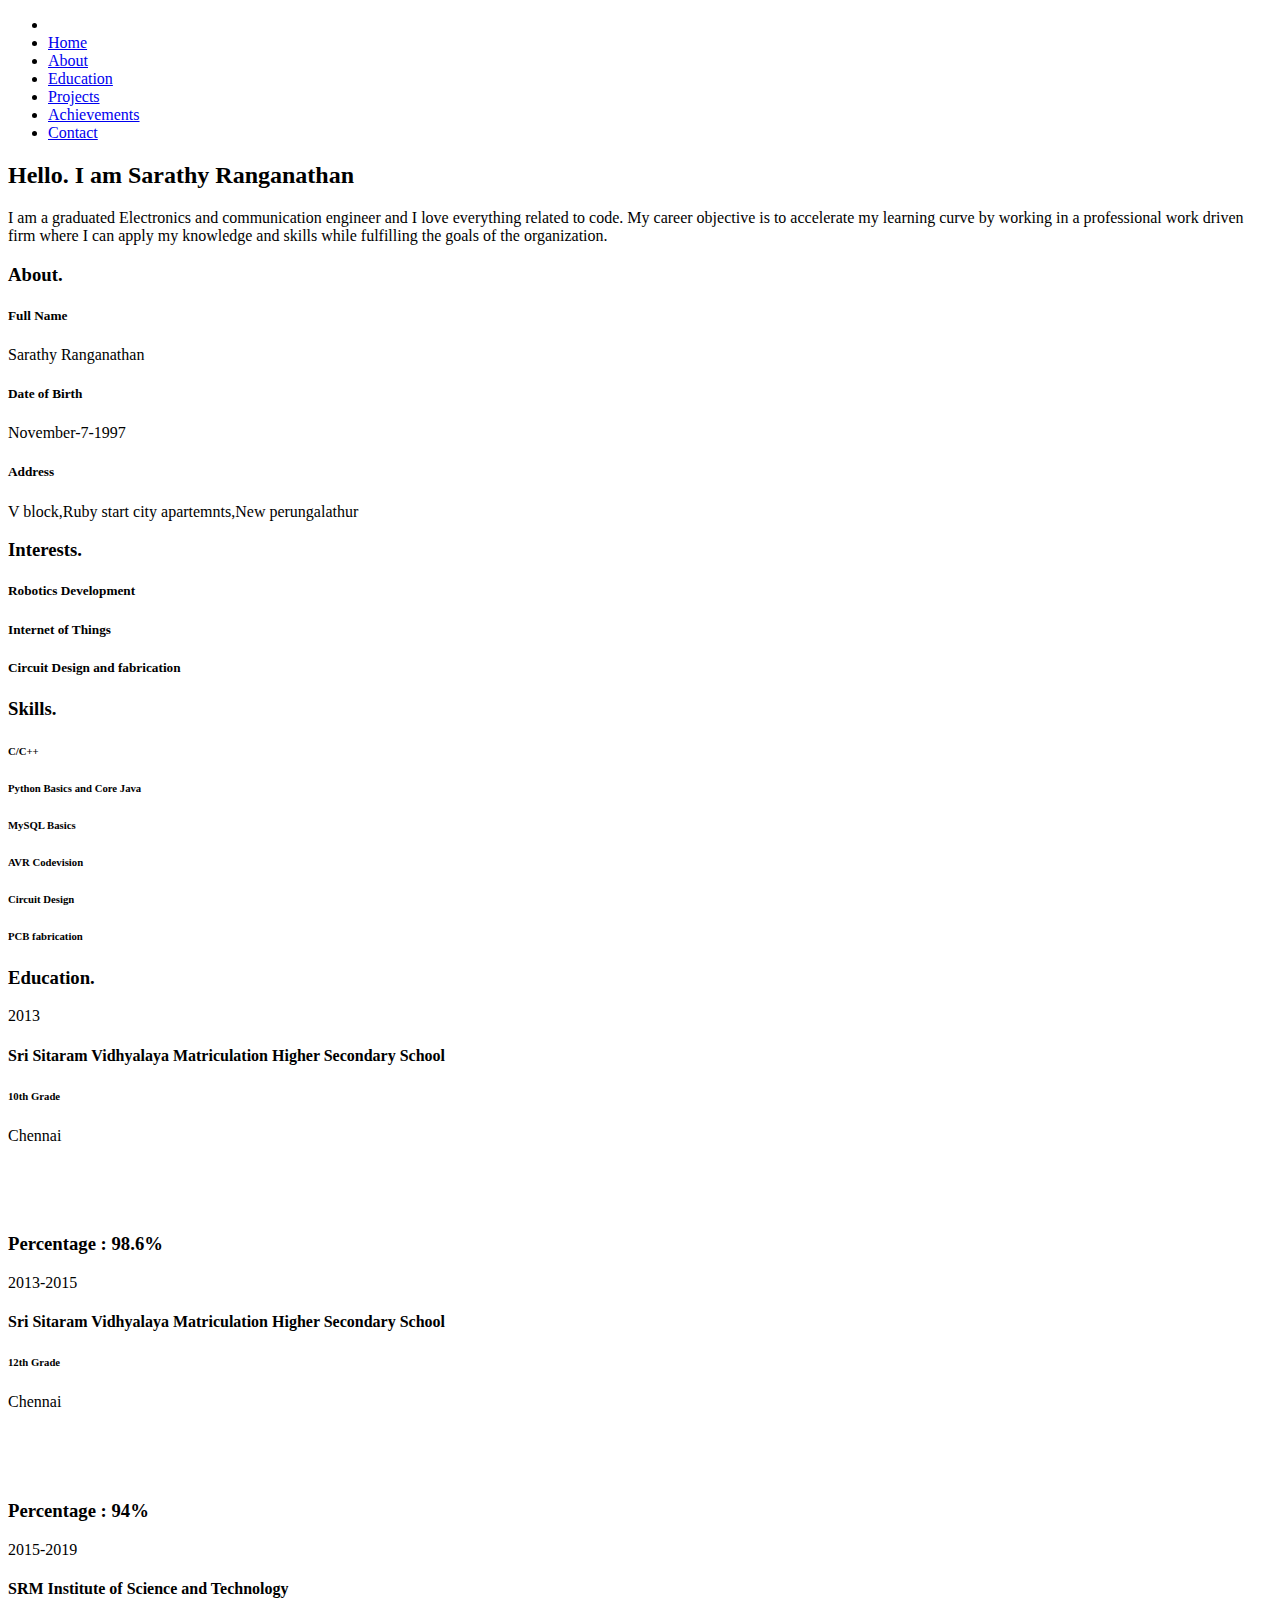
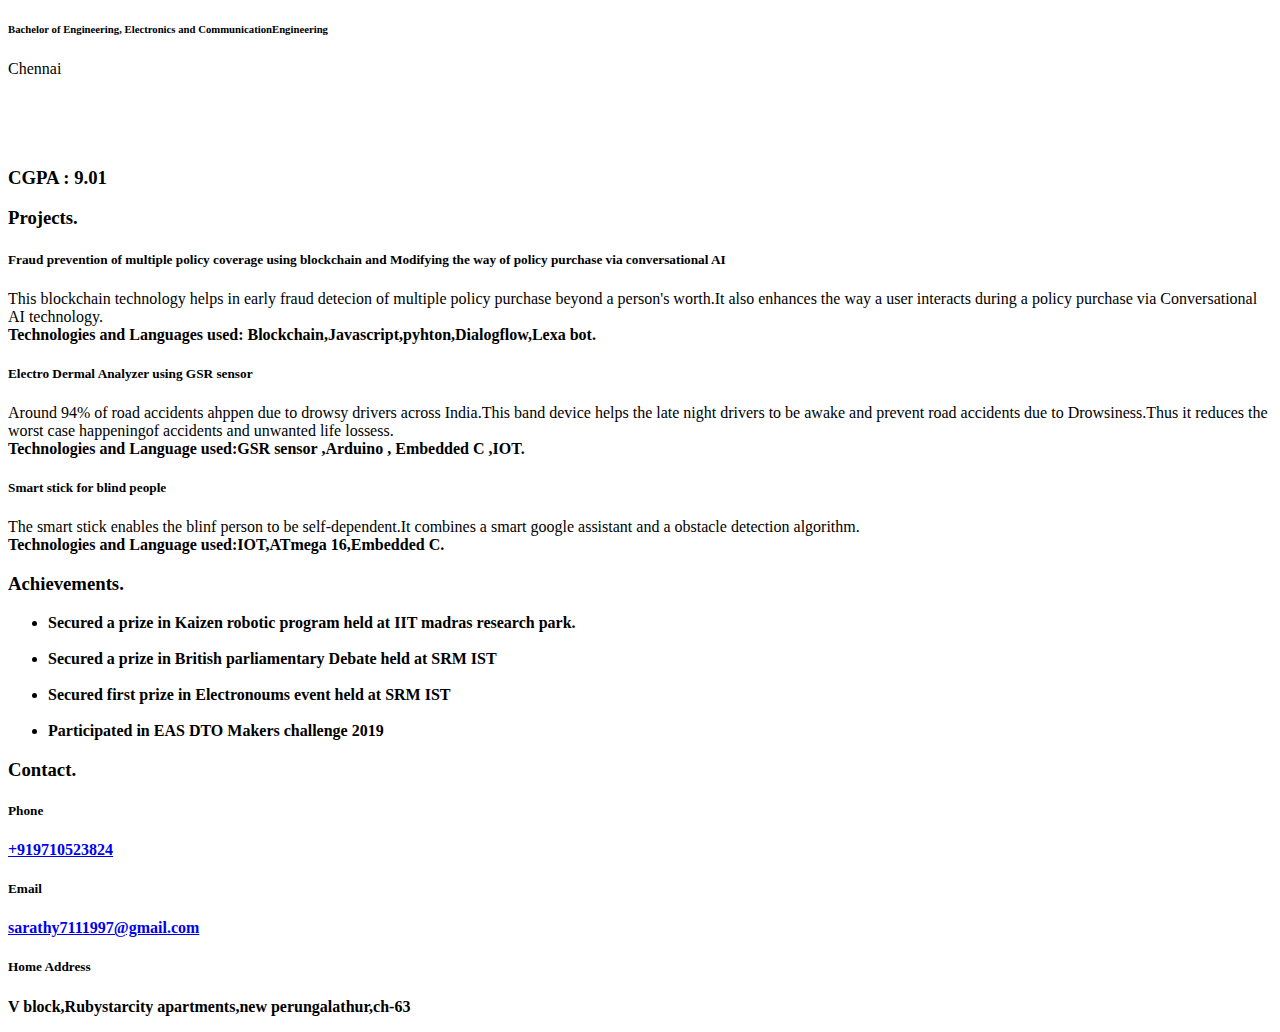
==== yu.html @ 99a102bf "Add files via upload" ====
<!DOCTYPE html>
<html lang="en">

<head>

<meta charset="utf-8">
<meta http-equiv="X-UA-Compatible" content="IE=edge">
<meta name="viewport" content="width=device-width, initial-scale=1">
<meta name="description" content="My Resume">

<!-- favicon -->
<link rel="icon" href="images/favicon.png">
<!-- page title -->
<title>My profile</title>
<!-- bootstrap css -->
<link href="css/bootstrap.min.css" rel="stylesheet">
<!-- css -->
<link href="css/style.css" rel="stylesheet">
<link href="css/animate.css" rel="stylesheet">
<link href="css/owl.carousel.css" rel="stylesheet">
<link href="css/owl.theme.css" rel="stylesheet">
<!-- fonts -->
<link href="https://fonts.googleapis.com/css?family=Merriweather" rel="stylesheet">
<link href="https://fonts.googleapis.com/css?family=Open+Sans:400,700" rel="stylesheet">
<link href="css/font-awesome.min.css" rel="stylesheet" type="text/css">
<link href='fonts/FontAwesome.otf' rel='stylesheet' type='text/css'>
<link rel="stylesheet" href="css/linear-icons.css">

<!-- HTML5 shim and Respond.js for IE8 support of HTML5 elements and media queries -->
<!-- WARNING: Respond.js doesn't work if you view the page via file:// -->
<!--[if lt IE 9]>
    <script src="https://oss.maxcdn.com/html5shiv/3.7.2/html5shiv.min.js"></script>
    <script src="https://oss.maxcdn.com/respond/1.4.2/respond.min.js"></script>
<![endif]-->

</head>

<body class="main-demo">

<!-- wrapper -->
<div id="wrapper">

<!-- side navigation -->
<div id="sidebar-wrapper">
    <ul class="sidebar-nav">
        <li class="sidebar-brand">
            <a href="#"><img src="images/my-img.jpg" alt=""></a>
        </li>
        <li class="active">
            <a class="menu-item page-scroll" href="#home">Home</a>
        </li>
        <li>
            <a class="menu-item page-scroll" href="#about">About</a>
        </li>
        <li>
            <a class="menu-item page-scroll" href="#education">Education</a>
        </li>
        
        <li>
            <a class="menu-item page-scroll" href="#journal">Projects</a>
        </li>
        <li>
            <a class="menu-item page-scroll" href="#journal">Achievements</a>
        </li>
        <li>
            <a class="menu-item page-scroll" href="#contact">Contact</a>
        </li>
        
    </ul>
</div>
<!-- / side navigation -->


<!-- content -->
<div id="page-content-wrapper" class="header">
    <div class="container-fluid">
        <!-- header -->
        <div id="top" data-toggle="top"></div>
        <a href="#menu-toggle" id="menu-toggle"><i class="lnr lnr-menu"></i></a>
        <header id="home">
            <div class="header-content">
                <h2>Hello<span class="text-primary">.</span> I am <span class="text-primary">Sarathy Ranganathan</span></h2>
                
                <p>I am a graduated Electronics and communication engineer and I love everything related to code. My career objective is to accelerate my learning curve by working in a professional work driven firm where I can apply my knowledge and skills while fulfilling the goals of the organization.</p>
            </div>
        </header>
        <!-- / header -->

        <!-- about -->
        <section id="about">
            <div class="container">
                <div class="page-header space-left">
                    <h3>About<span class="text-primary">.</span></h3>
                </div>
                <div class="row">
                    <div class="col-md-4 feature-left space-bottom">
                        <div class="feature block">
                            <div class="feature-icon">
                                <i class="lnr lnr-user"></i>
                            </div>
                            <h5>Full Name</h5>
                        </div>
                        <p>Sarathy Ranganathan</p>
                      </div><!-- / feature -->

                      <div class="col-md-4 feature-left space-bottom">
                        <div class="feature block">
                            <div class="feature-icon">
                                <i class="lnr lnr-calendar-full"></i>
                            </div>
                            <h5>Date of Birth</h5>
                        </div>
                        <p>November-7-1997</p>
                      </div><!-- / feature -->

                      <div class="col-md-4 feature-left space-bottom">
                        <div class="feature block">
                            <div class="feature-icon">
                                <i class="lnr lnr-map-marker"></i>
                            </div>
                            <h5>Address</h5>
                        </div>
                        <p>V block,Ruby start city apartemnts,New perungalathur</p>
                      </div><!-- / feature -->

                </div><!-- / row -->
                <!-- / features -->

                <!-- awards -->
                <div class="page-header space-left">
                    <h3>Interests<span class="text-primary">.</span></h3>
                </div>
                <div class="row">
                    <div class="col-md-4">
                        <div class="award">
                            <h5 class="text-primary">Robotics Development</h5>
                            
                        </div>
                    </div><!-- / award -->

                    <div class="col-md-4">
                        <div class="award">
                            <h5 class="text-primary">Internet of Things</h5>
                            
                        </div>
                    </div><!-- / award -->

                    <div class="col-md-4">
                        <div class="award">
                            <h5 class="text-primary">Circuit Design and fabrication</h5>
                            
                        </div>
                    </div><!-- / award -->
                </div><!-- / row -->
                <!-- / awards -->

                <!-- facts -->
                
                <!-- / facts -->

                <!-- skills -->
                <div id="skills">
                    <div class="page-header space-left">
                        <h3>Skills<span class="text-primary">.</span></h3>
                    </div>
                    <div class="row">
                        <!-- progress-bars left -->
                        <div class="col-sm-6">
                            <h6 class="progress-title">C/C++</h6>
                            <div class="progress">
                                <div class="progress-bar progress-bar-primary animated fadeInLeft" role="progressbar" aria-valuenow="90" aria-valuemin="0" aria-valuemax="100" style="width: 90%">
                                </div>
                            </div><!-- / progress -->

                            <h6 class="progress-title">Python Basics and Core Java</h6>
                            <div class="progress">
                                <div class="progress-bar progress-bar-primary animated fadeInLeft" role="progressbar" aria-valuenow="85" aria-valuemin="0" aria-valuemax="100" style="width: 85%">
                                </div>
                            </div><!-- / progress -->

                            <h6 class="progress-title"></h6>
                            <div class="progress">
                                <div class="progress-bar progress-bar-primary animated fadeInLeft" role="progressbar" aria-valuenow="85" aria-valuemin="0" aria-valuemax="100" style="width: 85%">
                                </div>
                            </div><!-- / progress -->
                            <h6 class="progress-title">MySQL Basics</h6>
                            <div class="progress">
                                <div class="progress-bar progress-bar-primary animated fadeInLeft" role="progressbar" aria-valuenow="85" aria-valuemin="0" aria-valuemax="100" style="width: 85%">
                                </div>
                            </div><!-- / progress -->
                        </div>
                        <!-- / progress-bars left -->

                        <!-- progress-bars right -->
                        <div class="col-sm-6">
                            <h6 class="progress-title">AVR Codevision</h6>
                            <div class="progress">
                                <div class="progress-bar progress-bar-primary animated fadeInLeft" role="progressbar" aria-valuenow="70" aria-valuemin="0" aria-valuemax="100" style="width: 70%">
                                </div>
                            </div><!-- / progress -->

                            <h6 class="progress-title">Circuit Design</h6>
                            <div class="progress">
                                <div class="progress-bar progress-bar-primary animated fadeInLeft" role="progressbar" aria-valuenow="70" aria-valuemin="0" aria-valuemax="100" style="width: 70%">
                                </div>
                            </div><!-- / progress -->

                            <h6 class="progress-title">PCB fabrication</h6>
                            <div class="progress">
                                <div class="progress-bar progress-bar-primary animated fadeInLeft" role="progressbar" aria-valuenow="85" aria-valuemin="0" aria-valuemax="100" style="width: 85%">
                                </div>
                            </div>
                            <h6 class="progress-title"></h6>
                            <div class="progress">
                                <div class="progress-bar progress-bar-primary animated fadeInLeft" role="progressbar" aria-valuenow="60" aria-valuemin="0" aria-valuemax="100" style="width: 60%">
                                </div>
                            </div><!-- / progress -->
                        </div>
                        <!-- / progress-bars right -->
                    </div><!-- / row -->
                </div>
                <!-- / skills -->
            </div><!-- / container -->
        </section>
        <!-- / about -->

        <!-- education -->
        <section id="education">
            <div class="container">
                <div class="page-header">
                    <h3>Education<span class="text-primary">.</span></h3>
                </div>
                <div class="timeline  border-color">

                    <div class="timeline-item">
                        <div class="timeline-point  off-timeline-point  point-color"></div>
                        <div class="row">
                            <div class="col-md-3 timeline-info">
                                <p class="timeline-date">2013</p>
                                <h4 class="timeline-com">Sri Sitaram Vidhyalaya Matriculation Higher Secondary School</h4>
                                <h6 class="timeline-role">10th Grade</h6>
                                <p class="timeline-location">Chennai</p>
                            </div><!-- / timeline-info -->
                            <div class="col-md-9 timeline-details">
                                <p><br><br><br>
                                <h3>Percentage : 98.6%</h3>
                                </p>
                            </div><!-- / timeline-details -->
                        </div><!-- / row -->
                    </div><!-- / timeline-item -->

                    <div class="timeline-item">
                        <div class="timeline-point  off-timeline-point  point-color"></div>
                        <div class="row">
                            <div class="col-md-3 timeline-info">
                                <p class="timeline-date">2013-2015</p>
                                <h4 class="timeline-com">Sri Sitaram Vidhyalaya Matriculation Higher Secondary School</h4>
                                <h6 class="timeline-role">12th Grade</h6>
                                <p class="timeline-location">Chennai</p>
                            </div><!-- / timeline-info -->
                            <div class="col-md-9 timeline-details">
                                <p><br><br><br>
                                    <h3>Percentage : 94%</h3>
                                </p>
                            </div><!-- / timeline-details -->
                        </div><!-- / row -->
                    </div><!-- / timeline-item -->

                    <div class="timeline-item">
                        <div class="timeline-point  off-timeline-point  point-color"></div>
                        <div class="row">
                            <div class="col-md-3 timeline-info">
                                <p class="timeline-date">2015-2019</p>
                                <h4 class="timeline-com">SRM Institute of Science and Technology</h4>
                                <h6 class="timeline-role">Bachelor of Engineering, Electronics and CommunicationEngineering</h6>
                                <p class="timeline-location">Chennai</p>
                            </div><!-- / timeline-info -->
                            <div class="col-md-9 timeline-details">
                                <p><br><br><br>
                                    <h3>CGPA : 9.01</h3>
                                </p>
                            </div><!-- / timeline-details -->
                        </div><!-- / row -->
                    </div><!-- / timeline-item -->

                </div><!-- / timeline -->
            </div><!-- / container -->
        </section>
        <!-- / education -->

  <!-- journal -->
       <section id="journal">
            <div class="container">
                <div class="page-header space-left">
                    <h3>Projects<span class="text-primary">.</span></h3>
                </div>
                       <div> 
                        <h5>Fraud prevention of multiple policy coverage using blockchain and Modifying the way of policy purchase via conversational AI</h5>
                        <p> This blockchain technology helps in early fraud detecion of multiple policy purchase beyond a person's worth.It also enhances the way a user interacts during a policy purchase via Conversational AI technology.<br><b>Technologies and Languages used: Blockchain,Javascript,pyhton,Dialogflow,Lexa bot.</b>
                            </p>
                        
                    </div><!-- / carousel-post -->

                    <div class="blog block carousel-post">
                        <h5>Electro Dermal Analyzer using GSR sensor</h5>
                        <p> Around 94% of road accidents ahppen due to drowsy drivers across India.This band device helps the late night drivers to be awake and prevent road accidents due to Drowsiness.Thus it reduces the worst case happeningof accidents and unwanted life lossess.
                            <br><b>Technologies and Language used:GSR sensor ,Arduino , Embedded C ,IOT.</b>
                        </p>
                    
                    </div><!-- / carousel-post -->

                    <div class="blog block carousel-post">
                        <h5>Smart stick for blind people</h5>
                        <p>The smart stick enables the blinf person to be self-dependent.It combines a smart google assistant and a obstacle detection algorithm. <br><b>Technologies and Language used:IOT,ATmega 16,Embedded C.</b>
                        </p>
                   </div> </section>
        <!-- / journal -->        




        <section id="Achievements">
            <div class="container">
                <div class="page-header space-left">
                    <h3>Achievements<span class="text-primary">.</span></h3>
                </div>
                    <ul type="bullet">
                        <li><b>Secured a prize in Kaizen robotic program held at IIT madras research park.</li>
                        <br>
                        <li>Secured a prize in British parliamentary Debate held at SRM IST</li>
                    <br>
                        <li>Secured first prize in Electronoums event held at SRM IST</li>
<br>
                        <li>Participated in EAS DTO Makers challenge 2019</li>

</ul>
            </div><!-- / container -->
        </section>

        <!-- contact -->
        <section id="contact">
            <div class="container">
                <div class="page-header space-left">
                    <h3>Contact<span class="text-primary">.</span></h3>
                </div>
                <div class="row">
                    <div class="col-md-6 space-bottom">
                       

                        

                        <div class="row">
                            <div class="col-sm-6 feature-left space-top">
                                <div class="feature block">
                                    <div class="feature-icon">
                                        <i class="lnr lnr-phone"></i>
                                    </div>
                                    <h5>Phone</h5>
                                    <a href="tel:+919710523824">+919710523824</a>
                                </div><!-- / feature-block -->
                            </div><!-- / col-md-6 feature-left -->

                            <div class="col-sm-6 feature-left space-top">
                                <div class="feature block">
                                    <div class="feature-icon">
                                        <i class="lnr lnr-envelope"></i>
                                    </div>
                                    <h5>Email</h5>
                                    <a href="mailto:sarathy7111997@gmail.com.com" class="contact-info-text">sarathy7111997@gmail.com</a>
                                </div><!-- / feature-block -->
                            </div><!-- / col-md-6 feature-left -->
                        </div><!-- / row -->

                        <div class="row">
                            <div class="col-sm-6 feature-left space-top">
                                <div class="feature block">
                                    <div class="feature-icon">
                                        <i class="lnr lnr-home"></i>
                                    </div>
                                    <h5>Home Address</h5>
                                    <p>V block,Rubystarcity apartments,new perungalathur,ch-63</p>
                                </div><!-- / feature-block -->
                            </div><!-- / col-md-6 feature-left -->

                            
                        </div><!-- / row -->
                
                    </div><!-- / col-md-6 -->

                    <div class="col-md-6">
                        <!-- contact form-->
                        <!-- / contact form -->
                    </div><!-- / col-md-6 -->
                </div><!-- / row -->
            </div><!-- / container -->
        </section>
        <!-- / contact -->

        <footer>
            <div class="container">
                
                    <span class="social pull-right">
                      
                    </span>
                </p>
            </div><!-- / container -->
        </footer><!-- / light-footer -->

        <!-- scroll to top -->
        <a href="#top" class="scroll-to-top page-scroll is-hidden" data-nav-status="toggle"><i class="fa fa-angle-up"></i></a>
        <!-- / scroll to top -->

    </div><!-- / container-fluid -->
</div><!-- / page-content-wrapper -->

</div><!-- / wrapper -->

<!-- javascript -->
<script src="js/jquery.min.js"></script>
<script src="js/bootstrap.min.js"></script>
<script src="js/jquery.easing.min.js"></script>

<!-- menu toggle script -->
<script>
    $("#menu-toggle").click(function(e) {
        e.preventDefault();
        $("#wrapper").toggleClass("toggled");
    });
</script>
<!-- / menu toggle script -->

<!-- nav scroll -->
<script src="js/scrolling-nav.js"></script>
<script>
$(".sidebar-nav a").on("click", function(){
   $(".sidebar-nav").find(".active").removeClass("active");
   $(this).parent().addClass("active");
});
</script>
<!-- / nav scroll -->

<!-- contact form -->
<script src="js/validator.min.js" type="text/javascript"></script>
<script src="js/form-scripts.js" type="text/javascript"></script>
<!-- / contact form -->

<!-- facts counter -->
<script src="js/jquery.countTo.js"></script>
 <script type="text/javascript">
      $('.timer').countTo({
        refreshInterval: 60,
        formatter: function (value, options) {
          return value.toFixed(options.decimals);
        },
      });
</script>
<!-- / facts counter -->

<!-- portfolio script -->
<script src="js/jquery.shuffle.min.js"></script>
<script src="js/custom.js"></script>
<!-- / portfolio script -->

<!-- posts carousel -->
<script src="js/owl.carousel.min.js"></script>
<script>
    $(document).ready(function() {
      $("#posts-carousel").owlCarousel({
        items : 3,
        itemsDesktop : [1199,3],
        itemsDesktopSmall : [979,3]
      });

    });
</script>
<!-- / posts carousel -->

<!-- hide nav -->
<script src="js/hide-nav.js"></script>
<!-- / hide nav -->

<!-- / javascript -->
</body>

</html>
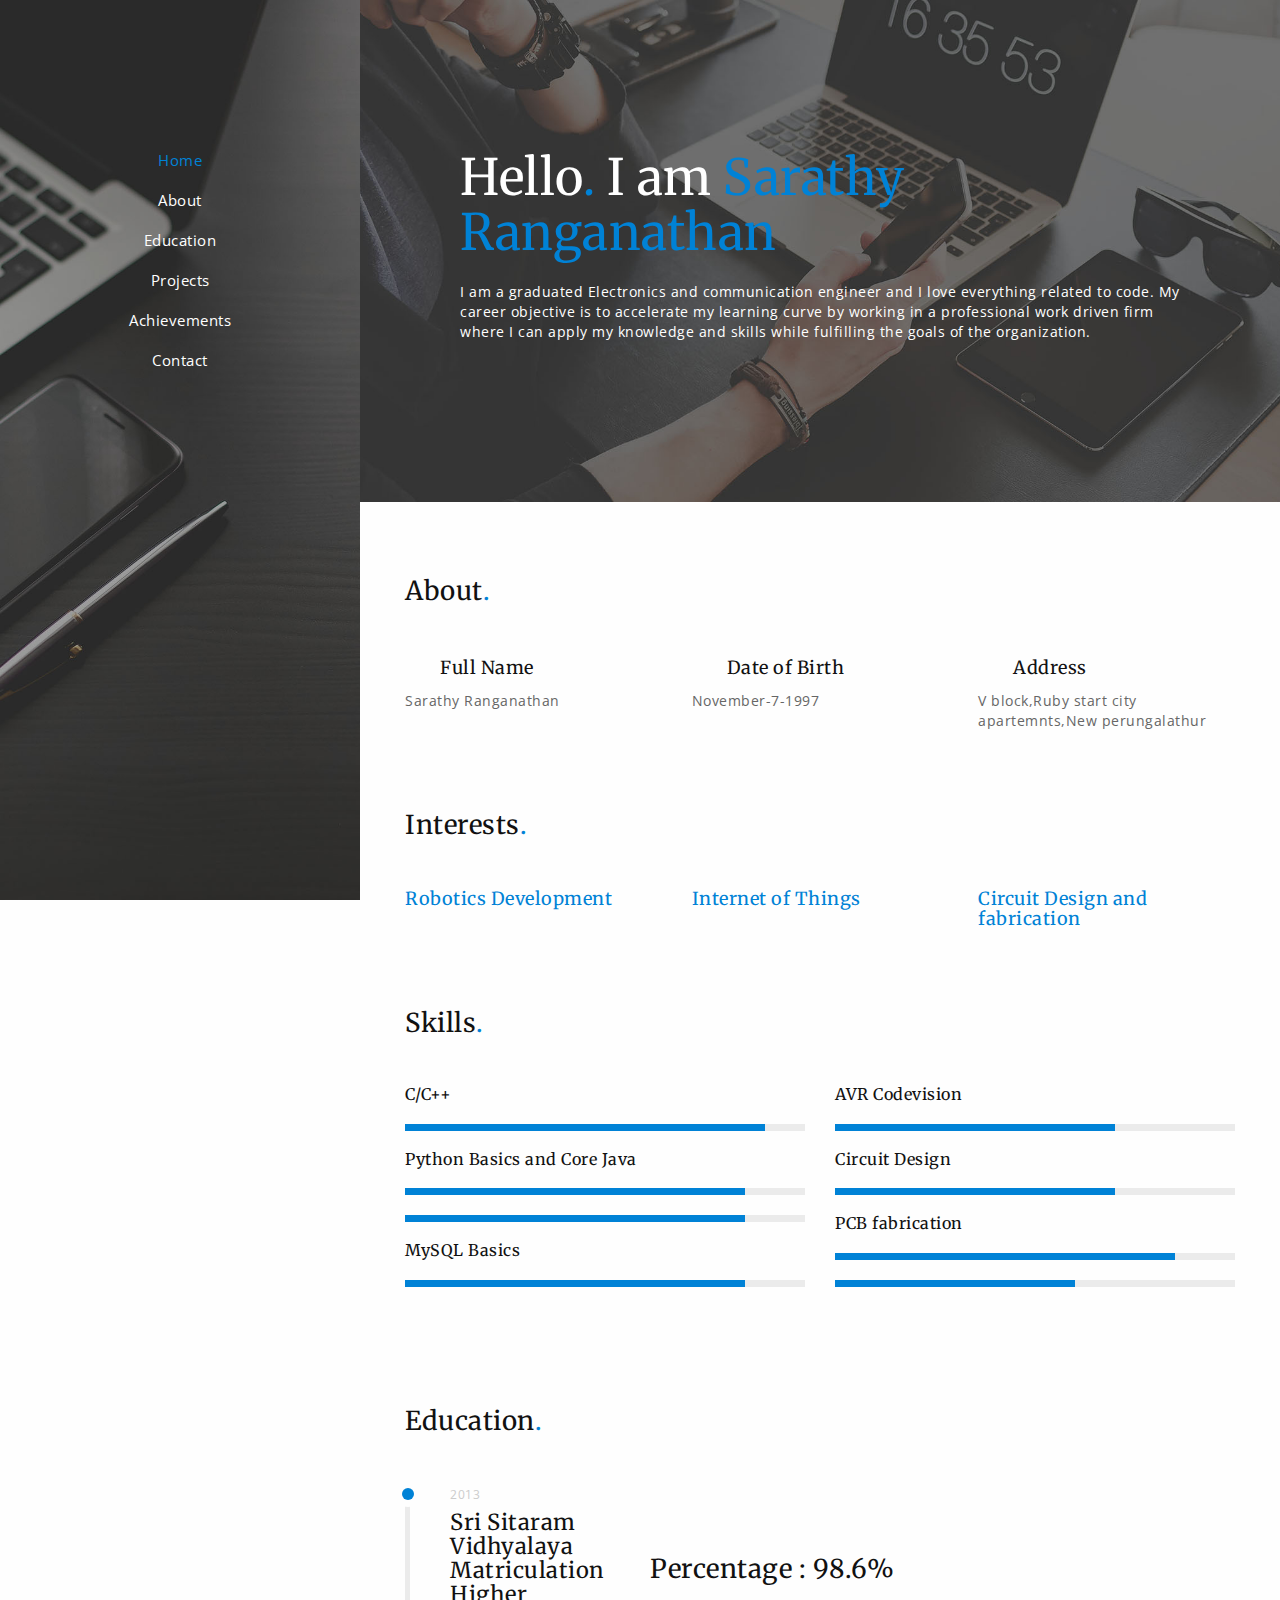
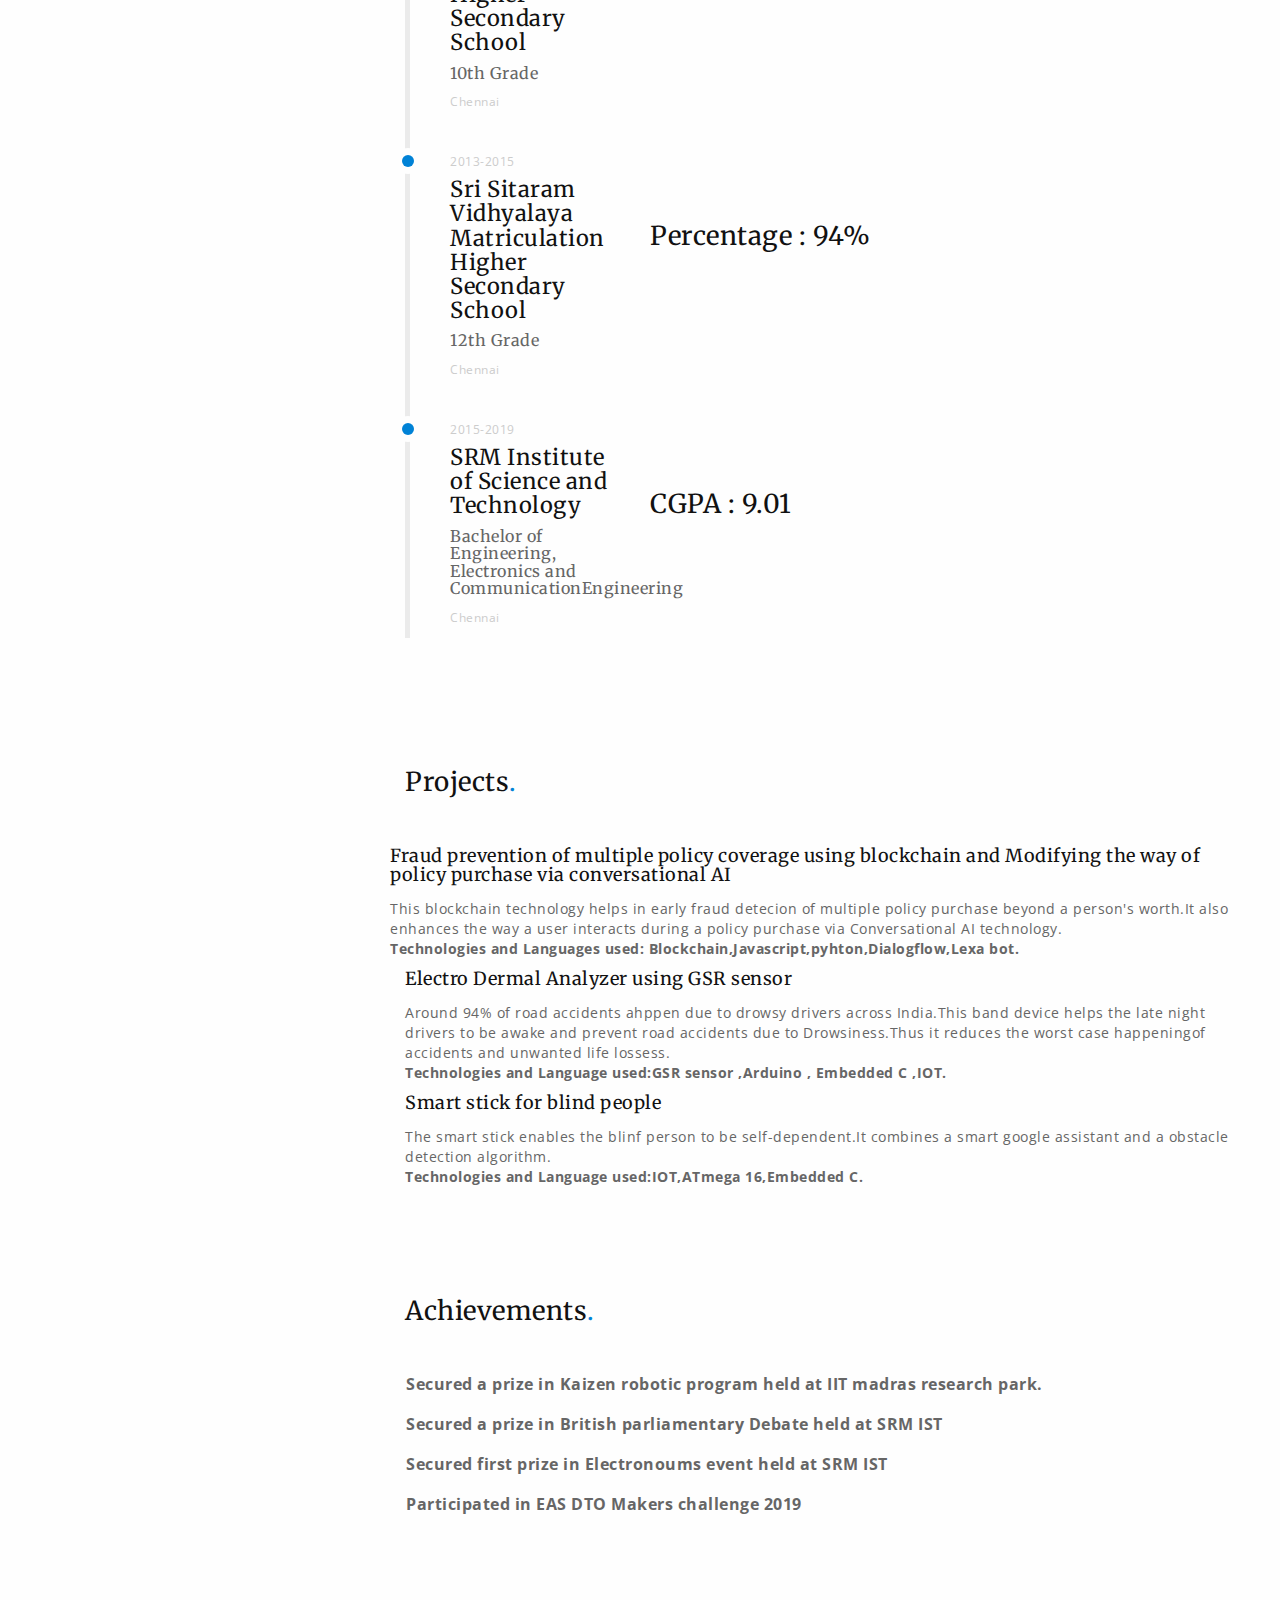
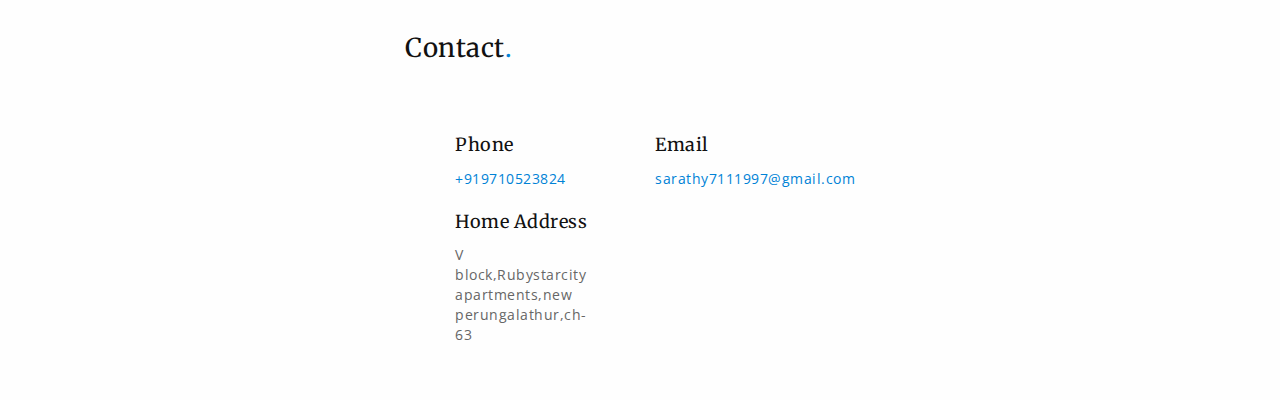
==== commit 87a21427: "Update yu.html" ====
--- a/yu.html
+++ b/yu.html
@@ -294,7 +294,7 @@
             <div class="container">
                 <div class="page-header space-left">
                     <h3>Projects<span class="text-primary">.</span></h3>
-                </div>+                </div>
 
                        <div> 
                         <h5>Fraud prevention of multiple policy coverage using blockchain and Modifying the way of policy purchase via conversational AI</h5>
@@ -315,15 +315,19 @@
                         <h5>Smart stick for blind people</h5>
                         <p>The smart stick enables the blinf person to be self-dependent.It combines a smart google assistant and a obstacle detection algorithm. <br><b>Technologies and Language used:IOT,ATmega 16,Embedded C.</b>
                         </p>
-                   </div> </section>-
-        <!-- / journal -->+                   </div> 
+                                
+                </div><!-- / posts-carousel -->
+            </div><!-- / container -->
+        </section>
+
+        <!-- / journal -->
         
 
 
 
 
-+
         <section id="Achievements">
             <div class="container">
                 <div class="page-header space-left">
@@ -487,4 +491,4 @@
 <!-- / javascript -->
 </body>
 
-</html>+</html>
--- a/css/style.css
+++ b/css/style.css
@@ -0,0 +1,2375 @@
+/* Typography */
+h1, h2, h3, h4, h5, h6 {
+  color: #111111;
+  font-family: "Merriweather", serif;
+  font-weight: 400;
+  letter-spacing: 0.5px;
+  margin-top: 0;
+}
+
+h1 {
+  font-size: 36px;
+  margin-bottom: 24px;
+}
+
+h2 {
+  font-size: 30px;
+  margin-bottom: 22px;
+}
+
+h3 {
+  font-size: 26px;
+  margin-bottom: 20px;
+}
+
+h4 {
+  font-size: 22px;
+  margin-bottom: 18px;
+}
+
+h5 {
+  font-size: 18px;
+  margin-bottom: 14px;
+}
+
+h6 {
+  font-size: 16px;
+  margin-bottom: 12px;
+}
+
+a {
+  color: #0082d6;
+  -moz-transition: 0.2s ease-in;
+  -o-transition: 0.2s ease-in;
+  -webkit-transition: 0.2s ease-in;
+  -ms-transition: 0.2s ease-in;
+  transition: 0.2s ease-in;
+  letter-spacing: 0.5px;
+  font-weight: 400;
+  outline: 0 !important;
+}
+a:hover, a:active, a:focus {
+  color: #0266a7;
+  text-decoration: none;
+}
+
+p {
+  font-family: "Open Sans", sans-serif;
+  font-weight: 400;
+  font-size: 14px;
+  line-height: 20px;
+  color: #666666;
+  letter-spacing: 0.5px;
+  margin-bottom: 10px;
+}
+
+ul {
+  list-style: none;
+  padding: 0;
+}
+
+ul, ol {
+  padding-left: 16px;
+  margin-top: 0;
+  margin-bottom: 20px;
+}
+
+.list-featured {
+  list-style: none;
+  padding: 0;
+}
+
+.list-featured li {
+  position: relative;
+  padding-left: 14px;
+  margin-bottom: 7px;
+}
+
+.list-featured li:before {
+  position: absolute;
+  display: block;
+  content: "";
+  width: 6px;
+  height: 6px;
+  border-radius: 50%;
+  left: 0;
+  top: 7px;
+  background-color: #0082d6;
+}
+
+ol li {
+  margin-bottom: 7px;
+}
+
+li {
+  color: #666666;
+  font-size: 16px;
+  line-height: 20px;
+  letter-spacing: 0.5px;
+}
+
+blockquote {
+  border-left: 5px solid #ebebeb;
+}
+
+blockquote p {
+  font-size: 16px;
+  font-weight: 400;
+}
+
+cite {
+  color: #cccccc;
+  font-size: 14px;
+}
+
+strong {
+  font-weight: 700;
+}
+
+.text-uppercase {
+  text-transform: uppercase;
+}
+
+.lead {
+  font-size: 18px;
+}
+
+.text-sm {
+  font-size: 12px;
+}
+
+.text-xs {
+  font-size: 10px;
+}
+
+.text-left {
+  text-align: left;
+}
+
+.text-center {
+  text-align: center;
+}
+
+.text-right {
+  text-align: right;
+}
+
+.text-default {
+  color: #333333;
+}
+
+.text-primary {
+  color: #0082d6;
+}
+
+.text-success {
+  color: #26ae46;
+}
+
+.text-info {
+  color: #0072bc;
+}
+
+.text-warning {
+  color: #e98b1c;
+}
+
+.text-danger {
+  color: #e80606;
+}
+
+.bg-default {
+  color: white;
+  background: #333333;
+  padding: 3px 4px;
+}
+
+.bg-primary {
+  color: white;
+  background: #0082d6;
+  padding: 3px 4px;
+}
+
+.bg-success {
+  color: white;
+  background: #26ae46;
+  padding: 3px 4px;
+}
+
+.bg-info {
+  color: white;
+  background: #0072bc;
+  padding: 3px 4px;
+}
+
+.bg-warning {
+  color: white;
+  background: #e98b1c;
+  padding: 3px 4px;
+}
+
+.bg-danger {
+  color: white;
+  background: #e80606;
+  padding: 3px 4px;
+}
+
+/* / End Typography */
+/* Base CSS */
+body {
+  color: #666666;
+  background: #fefefe;
+  font-family: "Open Sans", sans-serif;
+  font-weight: 400;
+  font-size: 14px;
+  line-height: 20px;
+  letter-spacing: 0.5px;
+  min-height: 500px;
+}
+
+html, body {
+  height: 100%;
+  margin: 0;
+}
+
+.row {
+  margin-right: 0;
+  margin-left: 0;
+}
+
+.container-fluid {
+  padding: 0;
+}
+
+img {
+  width: 100%;
+  max-width: 100%;
+  display: block;
+  margin-left: auto;
+  margin-right: auto;
+}
+
+.page-header {
+  font-size: 30px;
+  font-weight: 700;
+  border: none;
+  padding-top: 50px;
+  margin: 0 0 20px 0;
+}
+
+.page-header.wsub {
+  margin-bottom: 0;
+}
+
+.page-header.wsub h2 {
+  margin-bottom: 0;
+}
+
+.sub-title {
+  color: #111111;
+  font-size: 24px;
+  font-weight: 400;
+}
+
+.space-top {
+  margin-top: 20px !important;
+}
+
+.space-top-2x {
+  margin-top: 40px !important;
+}
+
+.space-bottom {
+  margin-bottom: 20px !important;
+}
+
+.space-bottom-2x {
+  margin-bottom: 40px !important;
+}
+
+.space-left {
+  padding-left: 15px !important;
+}
+
+.space-left-2x {
+  padding-left: 30px !important;
+}
+
+.space-right {
+  padding-right: 15px !important;
+}
+
+.space-right-2x {
+  padding-right: 30px !important;
+}
+
+.space-25 {
+  margin: 12.5px 0;
+  line-height: 0;
+}
+
+.space-50 {
+  margin: 25px 0;
+  line-height: 0;
+}
+
+.space-100 {
+  margin: 50px 0;
+  line-height: 0;
+}
+
+.space-200 {
+  margin: 100px 0;
+  line-height: 0;
+}
+
+.no-margin {
+  margin: 0 !important;
+}
+
+.no-padding {
+  padding: 0 !important;
+}
+
+a:focus {
+  outline: none !important;
+}
+
+.btn {
+  white-space: nowrap;
+}
+
+.btn-social {
+  white-space: nowrap;
+}
+
+.btn-primary {
+  color: #0082d6;
+  background: transparent;
+  border: 2px solid #0082d6;
+  border-radius: 50px;
+}
+
+.btn:focus {
+  outline: none !important;
+}
+
+.btn-social:focus {
+  outline: none !important;
+}
+
+input:focus {
+  outline: none !important;
+}
+
+/* Buttons */
+.btn {
+  font-weight: 400;
+  font-size: 13px;
+  letter-spacing: 0.5px;
+  -moz-transition: 0.2s ease-in;
+  -o-transition: 0.2s ease-in;
+  -webkit-transition: 0.2s ease-in;
+  -ms-transition: 0.2s ease-in;
+  transition: 0.2s ease-in;
+  border-radius: 0;
+  padding: 9px 10px;
+}
+
+.btn span {
+  margin-left: 10px;
+  margin-right: 10px;
+}
+
+.btn:hover {
+  background: transparent;
+}
+
+.btn:focus {
+  background: transparent;
+}
+
+.btn-xl {
+  font-size: 20px;
+  padding: 9px 10px;
+}
+
+.btn-lg {
+  font-size: 15px;
+  padding: 10px 12px;
+}
+
+.btn-sm {
+  font-size: 12px;
+  padding: 7px 6px;
+}
+
+.btn-xs {
+  font-size: 10px;
+  padding: 5px 8px;
+}
+
+.btn-rounded {
+  border-radius: 5px !important;
+}
+
+.btn-pill {
+  border-radius: 50px !important;
+}
+
+.btn-circle {
+  border-radius: 50% !important;
+  height: 40px;
+  width: 40px;
+  padding: 3px !Important;
+}
+
+.btn-square {
+  height: 40px;
+  width: 40px;
+  border-radius: 5px;
+  padding: 3px !Important;
+}
+
+.btn-link {
+  color: #0082d6;
+}
+
+.btn-link:hover {
+  color: #0266a7;
+  text-decoration: none;
+}
+
+.btn-link:focus {
+  color: #0266a7;
+  text-decoration: none;
+}
+
+/* Default Button */
+.btn-default, .btn-default:active, .btn-default:focus {
+  color: #333333;
+  border: 2px solid #333333;
+  background: transparent;
+}
+
+.btn-default:hover {
+  color: white;
+  background: #333333;
+  border: 2px solid #333333;
+}
+
+.btn-default-filled, .btn-default-filled:active, .btn-default-filled:focus {
+  color: white;
+  background: #333333;
+  border: 2px solid #333333;
+}
+
+.btn-default-filled:hover {
+  color: white;
+  background: #111111;
+  border: 2px solid #111111;
+}
+
+/* / End Default Button */
+/* Primary Button */
+.btn-primary, .btn-primary:active, .btn-primary:focus {
+  color: #0082d6;
+  border: 2px solid #0082d6;
+  background: transparent;
+}
+
+.btn-primary:hover {
+  color: white;
+  background: #0082d6;
+  border: 2px solid #0082d6;
+}
+
+.btn-primary-filled, .btn-primary-filled:active, .btn-primary-filled:focus {
+  color: white;
+  background: #0082d6;
+  border: 2px solid #0082d6;
+}
+
+.btn-primary-filled:hover {
+  color: white;
+  background: #0266a7;
+  border: 2px solid #0266a7;
+}
+
+/* / End Primary Button */
+/* Success Button */
+.btn-success, .btn-success:active, .btn-success:focus {
+  color: #26ae46;
+  border: 2px solid #26ae46;
+  background: transparent;
+}
+
+.btn-success:hover {
+  color: white;
+  background: #26ae46;
+  border: 2px solid #26ae46;
+}
+
+.btn-success-filled, .btn-success-filled:active, .btn-success-filled:focus {
+  color: white;
+  background: #26ae46;
+  border: 2px solid #26ae46;
+}
+
+.btn-success-filled:hover {
+  color: white;
+  background: #0c7d27;
+  border: 2px solid #0c7d27;
+}
+
+/* / End Success Button */
+/* Info Button */
+.btn-info, .btn-info:active, .btn-info:focus {
+  color: #0072bc;
+  border: 2px solid #0072bc;
+  background: transparent;
+}
+
+.btn-info:hover {
+  color: white;
+  background: #0072bc;
+  border: 2px solid #0072bc;
+}
+
+.btn-info-filled, .btn-info-filled:active, .btn-info-filled:focus {
+  color: white;
+  background: #0072bc;
+  border: 2px solid #0072bc;
+}
+
+.btn-info-filled:hover {
+  color: white;
+  background: #125988;
+  border: 2px solid #125988;
+}
+
+/* / End Info Button */
+/* Warning Button */
+.btn-warning, .btn-warning:active, .btn-warning:focus {
+  color: #e98b1c;
+  border: 2px solid #e98b1c;
+  background: transparent;
+}
+
+.btn-warning:hover {
+  color: white;
+  background: #e98b1c;
+  border: 2px solid #e98b1c;
+}
+
+.btn-warning-filled, .btn-warning-filled:active, .btn-warning-filled:focus {
+  color: white;
+  background: #e98b1c;
+  border: 2px solid #e98b1c;
+}
+
+.btn-warning-filled:hover {
+  color: white;
+  background: #c26b05;
+  border: 2px solid #c26b05;
+}
+
+/* / End Warning Button */
+/* Danger Button */
+.btn-danger, .btn-danger:active, .btn-danger:focus {
+  color: #e80606;
+  border: 2px solid #e80606;
+  background: transparent;
+}
+
+.btn-danger:hover {
+  color: white;
+  background: #e80606;
+  border: 2px solid #e80606;
+}
+
+.btn-danger-filled, .btn-danger-filled:active, .btn-danger-filled:focus {
+  color: white;
+  background: #e80606;
+  border: 2px solid #e80606;
+}
+
+.btn-danger-filled:hover {
+  color: white;
+  background: #c20303;
+  border: 2px solid #c20303;
+}
+
+/* / End Danger Button */
+/* Social Buttons */
+.btn-social {
+  font-size: 13px;
+  padding: 8px 15px;
+  letter-spacing: 0.5px;
+  vertical-align: middle;
+  -moz-transition: 0.2s ease-in;
+  -o-transition: 0.2s ease-in;
+  -webkit-transition: 0.2s ease-in;
+  -ms-transition: 0.2s ease-in;
+  transition: 0.2s ease-in;
+}
+
+.btn-social span {
+  margin-left: 10px;
+}
+
+/* Facebook Button */
+.btn-facebook, .btn-facebook:active, .btn-facebook:focus {
+  color: #4e68a1;
+  background: transparent;
+  border: 2px solid #4e68a1;
+}
+
+.btn-facebook:hover {
+  color: white !important;
+  background: #4e68a1;
+  border: 2px solid #4e68a1;
+}
+
+.btn-facebook-filled, .btn-facebook-filled:active, .btn-facebook-filled:focus {
+  color: white;
+  background: #4e68a1;
+  border: 2px solid #4e68a1;
+}
+
+.btn-facebook-filled:hover {
+  color: white;
+  background: #3b4f7a;
+  border: 2px solid #3b4f7a;
+}
+
+.btn-facebook-link, .btn-facebook-link:active, .btn-facebook-link:focus {
+  color: #4e68a1;
+  background: transparent;
+  border: none;
+}
+
+.btn-facebook-link:hover {
+  color: #3b4f7a;
+}
+
+/* / End Facebook Button */
+/* Twitter Button */
+.btn-twitter, .btn-twitter:active, .btn-twitter:focus {
+  color: #65b5f2;
+  background: transparent;
+  border: 2px solid #65b5f2;
+}
+
+.btn-twitter:hover {
+  color: white;
+  background: #65b5f2;
+  border: 2px solid #65b5f2;
+}
+
+.btn-twitter-filled, .btn-twitter-filled:active, .btn-twitter-filled:focus {
+  color: white;
+  background: #65b5f2;
+  border: 2px solid #65b5f2;
+}
+
+.btn-twitter-filled:hover {
+  color: white;
+  background: #5294c6;
+  border: 2px solid #5294c6;
+}
+
+.btn-twitter-filled:hover {
+  color: white;
+  background: #5294c6;
+  border: 2px solid #5294c6;
+}
+
+.btn-twitter-link, .btn-twitter-link:active, .btn-twitter-link:focus {
+  color: #65b5f2;
+  background: transparent;
+  border: none;
+}
+
+.btn-twitter-link:hover {
+  color: #5294c6;
+}
+
+/* / End Twitter Button */
+/* Google Button */
+.btn-google, .btn-google:active, .btn-google:focus {
+  color: #e05d4b;
+  background: transparent;
+  border: 2px solid #e05d4b;
+}
+
+.btn-google:hover {
+  color: white;
+  background: #e05d4b;
+  border: 2px solid #e05d4b;
+}
+
+.btn-google-filled, .btn-google-filled:active, .btn-google-filled:focus {
+  color: white;
+  background: #e05d4b;
+  border: 2px solid #e05d4b;
+}
+
+.btn-google-filled:hover {
+  color: white;
+  background: #b94c3d;
+  border: 2px solid #b94c3d;
+}
+
+.btn-google-link, .btn-google-link:active, .btn-google-link:focus {
+  color: #e05d4b;
+  background: transparent;
+  border: none;
+}
+
+.btn-google-link:hover {
+  color: #b94c3d;
+}
+
+/* / End Google Button */
+/* Linkedin Button */
+.btn-linkedin, .btn-linkedin:active, .btn-linkedin:focus {
+  color: #2083bc;
+  background: transparent;
+  border: 2px solid #2083bc;
+}
+
+.btn-linkedin:hover {
+  color: white;
+  background: #2083bc;
+  border: 2px solid #2083bc;
+}
+
+.btn-linkedin-filled, .btn-linkedin-filled:active, .btn-linkedin-filled:focus {
+  color: white;
+  background: #2083bc;
+  border: 2px solid #2083bc;
+}
+
+.btn-linkedin-filled:hover {
+  color: white;
+  background: #186592;
+  border: 2px solid #186592;
+}
+
+.btn-linkedin-link, .btn-linkedin-link:active, .btn-linkedin-link:focus {
+  color: #2083bc;
+  background: transparent;
+  border: none;
+}
+
+.btn-linkedin-link:hover {
+  color: #186592;
+}
+
+/* / End Linkedin Button */
+/* Pinterest Button */
+.btn-pinterest, .btn-pinterest:active, .btn-pinterest:focus {
+  color: #d2373b;
+  background: transparent;
+  border: 2px solid #d2373b;
+}
+
+.btn-pinterest:hover {
+  color: white;
+  background: #d2373b;
+  border: 2px solid #d2373b;
+}
+
+.btn-pinterest-filled, .btn-pinterest-filled:active, .btn-pinterest-filled:focus {
+  color: white;
+  background: #d2373b;
+  border: 2px solid #d2373b;
+}
+
+.btn-pinterest-filled:hover {
+  color: white;
+  background: #ad2c2f;
+  border: 2px solid #ad2c2f;
+}
+
+.btn-pinterest-link, .btn-pinterest-link:active, .btn-pinterest-link:focus {
+  color: #d2373b;
+  background: transparent;
+  border: none;
+}
+
+.btn-pinterest-link:hover {
+  color: #ad2c2f;
+}
+
+/* / End Pinterest Button */
+/* Dribbble Button */
+.btn-dribbble, .btn-dribbble:active, .btn-dribbble:focus {
+  color: #ec5f94;
+  background: transparent;
+  border: 2px solid #ec5f94;
+}
+
+.btn-dribbble:hover {
+  color: white;
+  background: #ec5f94;
+  border: 2px solid #ec5f94;
+}
+
+.btn-dribbble-filled, .btn-dribbble-filled:active, .btn-dribbble-filled:focus {
+  color: white;
+  background: #ec5f94;
+  border: 2px solid #ec5f94;
+}
+
+.btn-dribbble-filled:hover {
+  color: white;
+  background: #b4446e;
+  border: 2px solid #b4446e;
+}
+
+.btn-dribbble-link, .btn-dribbble-link:active, .btn-dribbble-link:focus {
+  color: #ec5f94;
+  background: transparent;
+  border: none;
+}
+
+.btn-dribbble-link:hover {
+  color: #b4446e;
+}
+
+/* / End Dribbble Button */
+/* / End Social Buttons */
+/* Checkboxes */
+.checkbox {
+  padding-left: 10px;
+}
+
+.checkbox label {
+  display: inline-block;
+  position: relative;
+  padding-left: 20px;
+  width: 25px;
+  height: 25px;
+}
+
+.checkbox label span {
+  margin-top: 2px;
+  position: absolute;
+  white-space: nowrap;
+}
+
+.checkbox label::before {
+  content: "";
+  display: inline-block;
+  position: absolute;
+  width: 25px;
+  height: 25px;
+  left: 0;
+  margin-left: -20px;
+  border: 2px solid #cccccc;
+  border-radius: 5px;
+  background-color: white;
+  -webkit-transition: border 0.15s ease-in-out, color 0.15s ease-in-out;
+  -o-transition: border 0.15s ease-in-out, color 0.15s ease-in-out;
+  transition: border 0.15s ease-in-out, color 0.15s ease-in-out;
+}
+
+.checkbox label::after {
+  display: inline-block;
+  position: absolute;
+  width: 25px;
+  height: 25px;
+  left: 0;
+  top: 0;
+  margin-left: -17px;
+  padding-left: 3px;
+  padding-top: 3px;
+  font-size: 14px;
+  color: #333333;
+}
+
+.checkbox + .checkbox, .radio + .radio {
+  margin-top: 0;
+}
+
+.checkbox input[type="checkbox"] {
+  opacity: 0;
+}
+
+.checkbox input[type="checkbox"]:checked + label::after {
+  font-family: 'FontAwesome';
+  content: "\f00c";
+}
+
+.checkbox input[type="checkbox"]:disabled + label {
+  opacity: 0.3;
+}
+
+.checkbox input[type="checkbox"]:disabled + label::before {
+  background-color: #ebebeb;
+  cursor: not-allowed;
+}
+
+.checkbox.checkbox-circle label::before {
+  border-radius: 50%;
+}
+
+.checkbox.checkbox-inline {
+  margin-top: 0;
+}
+
+.checkbox-default input[type="checkbox"]:checked + label::before {
+  background-color: #333333;
+  border-color: #333333;
+}
+
+.checkbox-default input[type="checkbox"]:checked + label::after {
+  color: white;
+}
+
+.checkbox-default label {
+  color: #333333;
+}
+
+.checkbox-primary input[type="checkbox"]:checked + label::before {
+  background-color: #0082d6;
+  border-color: #0082d6;
+}
+
+.checkbox-primary input[type="checkbox"]:checked + label::after {
+  color: white;
+}
+
+.checkbox-primary label {
+  color: #0082d6;
+}
+
+.checkbox-success input[type="checkbox"]:checked + label::before {
+  background-color: #26ae46;
+  border-color: #26ae46;
+}
+
+.checkbox-success input[type="checkbox"]:checked + label::after {
+  color: white;
+}
+
+.checkbox-success label {
+  color: #26ae46;
+}
+
+.checkbox-info input[type="checkbox"]:checked + label::before {
+  background-color: #0072bc;
+  border-color: #0072bc;
+}
+
+.checkbox-info input[type="checkbox"]:checked + label::after {
+  color: white;
+}
+
+.checkbox-info label {
+  color: #0072bc;
+}
+
+.checkbox-warning input[type="checkbox"]:checked + label::before {
+  background-color: #e98b1c;
+  border-color: #e98b1c;
+}
+
+.checkbox-warning input[type="checkbox"]:checked + label::after {
+  color: white;
+}
+
+.checkbox-warning label {
+  color: #e98b1c;
+}
+
+.checkbox-danger input[type="checkbox"]:checked + label::before {
+  background-color: #e80606;
+  border-color: #e80606;
+}
+
+.checkbox-danger input[type="checkbox"]:checked + label::after {
+  color: white;
+}
+
+.checkbox-danger label {
+  color: #e80606;
+}
+
+/* / End Checkboxes */
+/* Radio Buttons */
+.radio {
+  padding-left: 10px;
+}
+
+.radio label {
+  display: inline-block;
+  position: relative;
+  padding-left: 20px;
+  width: 25px;
+  height: 25px;
+}
+
+.radio label span {
+  margin-top: 2px;
+  position: absolute;
+  white-space: nowrap;
+}
+
+.radio label::before {
+  content: "";
+  display: inline-block;
+  position: absolute;
+  width: 25px;
+  height: 25px;
+  left: 0;
+  margin-left: -20px;
+  border: 3px solid #cccccc;
+  border-radius: 50%;
+  background-color: white;
+  -webkit-transition: border 0.15s ease-in-out;
+  -o-transition: border 0.15s ease-in-out;
+  transition: border 0.15s ease-in-out;
+}
+
+.radio label::after {
+  display: inline-block;
+  position: absolute;
+  content: " ";
+  width: 11px;
+  height: 11px;
+  left: 7px;
+  top: 7px;
+  margin-left: -20px;
+  border-radius: 50%;
+  background-color: #cccccc;
+  -webkit-transform: scale(0, 0);
+  -ms-transform: scale(0, 0);
+  -o-transform: scale(0, 0);
+  transform: scale(0, 0);
+  -webkit-transition: -webkit-transform 0.1s cubic-bezier(0.8, -0.33, 0.2, 1.33);
+  -moz-transition: -moz-transform 0.1s cubic-bezier(0.8, -0.33, 0.2, 1.33);
+  -o-transition: -o-transform 0.1s cubic-bezier(0.8, -0.33, 0.2, 1.33);
+  transition: transform 0.1s cubic-bezier(0.8, -0.33, 0.2, 1.33);
+}
+
+.radio input[type="radio"] {
+  opacity: 0;
+}
+
+.radio input[type="radio"]:checked + label::after {
+  -webkit-transform: scale(1, 1);
+  -ms-transform: scale(1, 1);
+  -o-transform: scale(1, 1);
+  transform: scale(1, 1);
+}
+
+.radio input[type="radio"]:disabled + label {
+  opacity: 0.3;
+}
+
+.radio input[type="radio"]:disabled + label::before {
+  cursor: not-allowed;
+}
+
+.radio.radio-inline {
+  margin-top: 0;
+}
+
+.radio-default input[type="radio"] + label::after {
+  background-color: #333333;
+}
+
+.radio-default input[type="radio"]:checked + label::before {
+  border-color: #333333;
+}
+
+.radio-default input[type="radio"]:checked + label::after {
+  background-color: #333333;
+}
+
+.radio-default label {
+  color: #333333;
+}
+
+.radio-primary input[type="radio"] + label::after {
+  background-color: #0082d6;
+}
+
+.radio-primary input[type="radio"]:checked + label::before {
+  border-color: #0082d6;
+}
+
+.radio-primary input[type="radio"]:checked + label::after {
+  background-color: #0082d6;
+}
+
+.radio-primary label {
+  color: #0082d6;
+}
+
+.radio-success input[type="radio"] + label::after {
+  background-color: #26ae46;
+}
+
+.radio-success input[type="radio"]:checked + label::before {
+  border-color: #26ae46;
+}
+
+.radio-success input[type="radio"]:checked + label::after {
+  background-color: #26ae46;
+}
+
+.radio-success label {
+  color: #26ae46;
+}
+
+.radio-info input[type="radio"] + label::after {
+  background-color: #0072bc;
+}
+
+.radio-info input[type="radio"]:checked + label::before {
+  border-color: #0072bc;
+}
+
+.radio-info input[type="radio"]:checked + label::after {
+  background-color: #0072bc;
+}
+
+.radio-info label {
+  color: #0072bc;
+}
+
+.radio-warning input[type="radio"] + label::after {
+  background-color: #e98b1c;
+}
+
+.radio-warning input[type="radio"]:checked + label::before {
+  border-color: #e98b1c;
+}
+
+.radio-warning input[type="radio"]:checked + label::after {
+  background-color: #e98b1c;
+}
+
+.radio-warning label {
+  color: #e98b1c;
+}
+
+.radio-danger input[type="radio"] + label::after {
+  background-color: #e80606;
+}
+
+.radio-danger input[type="radio"]:checked + label::before {
+  border-color: #e80606;
+}
+
+.radio-danger input[type="radio"]:checked + label::after {
+  background-color: #e80606;
+}
+
+.radio-danger label {
+  color: #e80606;
+}
+
+/* / End Radio Buttons */
+/* Button Groups */
+.btn-group-xl > .btn {
+  font-size: 20px;
+  padding: 9px 10px;
+  border-radius: 5px;
+}
+
+.btn-group-lg > .btn {
+  font-size: 15px;
+  padding: 10px 12px;
+  border-radius: 5px;
+}
+
+.btn-group > .btn {
+  border-radius: 5px;
+}
+
+.btn-group-sm > .btn {
+  font-size: 12px;
+  padding: 5px 4px;
+  border-radius: 5px;
+}
+
+.btn-group-xs > .btn {
+  font-size: 10px;
+  padding: 3px;
+  border-radius: 5px;
+}
+
+/* / End Button Groups */
+/* Dropdown Buttons */
+.dropdown-buttons {
+  display: inline-block;
+  position: relative;
+}
+
+.dropdown-buttons .btn-group > .btn {
+  padding-left: 17px;
+}
+
+.dropdown-buttons .dropdown-icon {
+  margin: 0 2px 0 10px;
+}
+
+.dropdown-buttons .btn {
+  border-radius: 0;
+}
+
+.dropdown-menu {
+  position: absolute;
+  top: 100%;
+  left: 0;
+  z-index: 1000;
+  display: none;
+  float: left;
+  min-width: 160px;
+  padding: 0;
+  margin: 5px 0 0 0;
+  background-color: #f7f7f7;
+  -webkit-background-clip: padding-box;
+  background-clip: padding-box;
+  border: none;
+  border-radius: 5px;
+  -webkit-box-shadow: 0 6px 12px rgba(0, 0, 0, 0.175);
+  box-shadow: 0 6px 12px rgba(0, 0, 0, 0.175);
+}
+
+.dropdown-menu > li > a {
+  color: #666666;
+}
+
+.dropdown-menu > li > a:hover {
+  color: white;
+  background: #cccccc;
+}
+
+.dropdown-menu .divider {
+  height: 2px;
+  margin: 3px 0;
+  background-color: #ebebeb;
+}
+
+.btn-group.open .dropdown-toggle {
+  -webkit-box-shadow: none;
+  box-shadow: none;
+}
+
+.btn-default.active.focus, .btn-default.active:focus, .btn-default.active:hover, .btn-default:active.focus, .btn-default:active:focus, .btn-default:active:hover, .open > .dropdown-toggle.btn-default.focus, .open > .dropdown-toggle.btn-default:focus, .open > .dropdown-toggle.btn-default:hover {
+  color: white;
+  background-color: #333333;
+  border-color: #333333;
+}
+
+.btn-default.active, .btn-default:active, .open > .dropdown-toggle.btn-default {
+  color: white;
+  background-color: #333333;
+  border-color: #333333;
+}
+
+.btn-primary.active.focus, .btn-primary.active:focus, .btn-primary.active:hover, .btn-primary:active.focus, .btn-primary:active:focus, .btn-primary:active:hover, .open > .dropdown-toggle.btn-primary.focus, .open > .dropdown-toggle.btn-primary:focus, .open > .dropdown-toggle.btn-primary:hover {
+  color: white;
+  background-color: #0082d6;
+  border-color: #0082d6;
+}
+
+.btn-primary.active, .btn-primary:active, .open > .dropdown-toggle.btn-primary {
+  color: white;
+  background-color: #0082d6;
+  border-color: #0082d6;
+}
+
+.btn-success.active.focus, .btn-success.active:focus, .btn-success.active:hover, .btn-success:active.focus, .btn-success:active:focus, .btn-success:active:hover, .open > .dropdown-toggle.btn-success.focus, .open > .dropdown-toggle.btn-success:focus, .open > .dropdown-toggle.btn-success:hover {
+  color: white;
+  background-color: #26ae46;
+  border-color: #26ae46;
+}
+
+.btn-success.active, .btn-success:active, .open > .dropdown-toggle.btn-success {
+  color: white;
+  background-color: #26ae46;
+  border-color: #26ae46;
+}
+
+.btn-info.active.focus, .btn-info.active:focus, .btn-info.active:hover, .btn-info:active.focus, .btn-info:active:focus, .btn-info:active:hover, .open > .dropdown-toggle.btn-info.focus, .open > .dropdown-toggle.btn-info:focus, .open > .dropdown-toggle.btn-info:hover {
+  color: white;
+  background-color: #0072bc;
+  border-color: #0072bc;
+}
+
+.btn-info.active, .btn-info:active, .open > .dropdown-toggle.btn-info {
+  color: white;
+  background-color: #0072bc;
+  border-color: #0072bc;
+}
+
+.btn-warning.active.focus, .btn-warning.active:focus, .btn-warning.active:hover, .btn-warning:active.focus, .btn-warning:active:focus, .btn-warning:active:hover, .open > .dropdown-toggle.btn-warning.focus, .open > .dropdown-toggle.btn-warning:focus, .open > .dropdown-toggle.btn-warning:hover {
+  color: white;
+  background-color: #e98b1c;
+  border-color: #e98b1c;
+}
+
+.btn-warning.active, .btn-warning:active, .open > .dropdown-toggle.btn-warning {
+  color: white;
+  background-color: #e98b1c;
+  border-color: #e98b1c;
+}
+
+.btn-danger.active.focus, .btn-danger.active:focus, .btn-danger.active:hover, .btn-danger:active.focus, .btn-danger:active:focus, .btn-danger:active:hover, .open > .dropdown-toggle.btn-danger.focus, .open > .dropdown-toggle.btn-danger:focus, .open > .dropdown-toggle.btn-danger:hover {
+  color: white;
+  background-color: #e80606;
+  border-color: #e80606;
+}
+
+.btn-danger.active, .btn-danger:active, .open > .dropdown-toggle.btn-danger {
+  color: white;
+  background-color: #e80606;
+  border-color: #e80606;
+}
+
+/* / End Dropdown Buttons */
+/* / End Buttons */
+/* End Base CSS */
+/* Main Demo */
+.main-demo header h2, .main-demo header h5, .main-demo header p {
+  color: white;
+}
+
+.main-demo .sidebar-nav li.active a {
+  color: #0082d6;
+}
+
+.main-demo .sidebar-nav li.active a:hover {
+  color: #0266a7;
+}
+
+.main-demo .sidebar-nav a.menu-item {
+  color: white;
+}
+
+.main-demo .sidebar-nav a:hover {
+  color: #0266a7;
+}
+
+.main-demo .menu-footer h6 {
+  color: white;
+}
+
+.main-demo #sidebar-wrapper {
+  background: url("../images/sidebar-nav-bg.jpg");
+  background-repeat: no-repeat;
+  background-size: cover;
+  background-position: center;
+}
+
+.main-demo .menu-footer {
+  background: transparent;
+}
+
+.main-demo header {
+  background: url("../images/header-bg.jpg");
+  background-repeat: no-repeat;
+  background-size: cover;
+  background-position: center;
+}
+
+.main-demo.icon-nav .sidebar-nav a.menu-item {
+  color: white;
+  padding: 14px 10px;
+}
+
+/* End Main Demo */
+/* Side Navigation */
+#wrapper {
+  padding-left: 0;
+  -webkit-transition: all 0.5s ease;
+  -moz-transition: all 0.5s ease;
+  -o-transition: all 0.5s ease;
+  transition: all 0.5s ease;
+}
+
+#wrapper.toggled {
+  padding-left: 360px;
+}
+
+#sidebar-wrapper {
+  z-index: 999;
+  position: fixed;
+  left: 360px;
+  width: 0;
+  height: 100%;
+  margin-left: -360px;
+  overflow-y: auto;
+  background: #f7f7f7;
+  -webkit-transition: all 0.5s ease;
+  -moz-transition: all 0.5s ease;
+  -o-transition: all 0.5s ease;
+  transition: all 0.5s ease;
+}
+
+#wrapper.toggled #sidebar-wrapper {
+  width: 360px;
+}
+
+#page-content-wrapper {
+  width: 100%;
+  position: absolute;
+}
+
+#wrapper.toggled #page-content-wrapper {
+  position: absolute;
+  margin-right: -360px;
+}
+
+.sidebar-nav {
+  position: absolute;
+  top: 0;
+  width: 100%;
+  margin: 0;
+  padding: 0;
+  list-style: none;
+}
+
+.sidebar-nav li {
+  text-align: center;
+}
+
+.sidebar-nav li.active a {
+  color: #0082d6;
+}
+
+.sidebar-nav li.active a:hover {
+  color: #0266a7;
+}
+
+.sidebar-nav a.menu-item {
+  display: block;
+  text-decoration: none;
+  color: #666666;
+  font-size: 15px;
+  font-weight: 400;
+  padding: 10px;
+}
+
+.sidebar-nav a:hover {
+  text-decoration: none;
+  color: #0266a7;
+}
+
+.sidebar-nav > .sidebar-brand {
+  color: #0082d6;
+  font-size: 30px;
+  font-weight: bold;
+  margin: 10px auto;
+  padding: 60px 0;
+  max-width: 150px;
+}
+
+.sidebar-nav > .sidebar-brand a {
+  color: #0082d6;
+}
+
+.sidebar-nav > .sidebar-brand a:hover {
+  color: #0266a7;
+  background: none;
+}
+
+.sidebar-nav > .sidebar-brand img {
+  border-radius: 100%;
+}
+
+#menu-toggle {
+  display: none;
+  font-size: 35px;
+  z-index: 9999;
+}
+
+.menu-footer {
+  width: 360px;
+  position: fixed;
+  bottom: 0;
+  margin-top: 30px;
+  margin-bottom: 15px;
+  text-align: center;
+  background: #f7f7f7;
+}
+
+.menu-footer h6 {
+  font-size: 14px;
+}
+
+.menu-footer i {
+  padding-right: 10px;
+}
+
+.menu-footer a {
+  padding: 0 5px;
+  font-size: 10px;
+  font-weight: 700;
+}
+
+.menu-footer p {
+  color: #666666;
+  font-size: 14px;
+  margin: 10px 0;
+}
+
+/* End Side Navigation */
+/* Icon Navigation */
+.icon-nav #wrapper.toggled {
+  padding-left: 50px;
+}
+
+.icon-nav #sidebar-wrapper {
+  z-index: 999;
+  position: fixed;
+  left: 50px;
+  width: 0;
+  height: 100%;
+  margin-left: -50px;
+  overflow-y: auto;
+  -webkit-transition: all 0.5s ease;
+  -moz-transition: all 0.5s ease;
+  -o-transition: all 0.5s ease;
+  transition: all 0.5s ease;
+}
+
+.icon-nav #wrapper.toggled #sidebar-wrapper {
+  width: 50px;
+}
+
+.icon-nav #wrapper.toggled #page-content-wrapper {
+  position: absolute;
+  margin-right: -50px;
+}
+
+.icon-nav .sidebar-nav > .sidebar-brand {
+  max-width: 30px;
+}
+
+.icon-nav .sidebar-nav li.active a {
+  color: white;
+  background-color: #0082d6;
+}
+
+.icon-nav .sidebar-nav li.active a:hover {
+  color: white;
+  background: #0266a7;
+}
+
+.icon-nav .sidebar-nav a.menu-item {
+  color: #666666;
+  padding: 14px 10px;
+}
+
+.icon-nav .sidebar-nav a.menu-item:hover {
+  color: white;
+  background: #0266a7;
+}
+
+.icon-nav .menu-footer {
+  width: 50px;
+}
+
+.icon-nav .menu-footer img {
+  width: auto;
+  max-height: 11px;
+  height: auto;
+  opacity: 1;
+}
+
+.icon-nav .menu-footer img:hover {
+  opacity: 0.8;
+}
+
+.icon-nav .menu-footer i {
+  padding-right: 0;
+}
+
+/* End Icon Navigation */
+/* Top Navigation */
+.top-nav .footer-info {
+  padding: 25px 30px;
+}
+
+.top-nav #home {
+  margin-top: 50px;
+}
+
+.top-nav .navbar-default .navbar-nav > .active > a, .top-nav .navbar-default .navbar-nav > .active > a:focus, .top-nav .navbar-default .navbar-nav > .active > a:hover {
+  color: #0082d6;
+  background-color: transparent;
+}
+
+.top-nav .navbar-default .navbar-nav > .active > a:hover {
+  color: #0266a7;
+}
+
+.top-nav .navbar-nav > li.active > a {
+  color: #0266a7;
+}
+
+.top-nav .navbar-nav > li > a {
+  color: #666666;
+  font-size: 14px;
+}
+
+.top-nav .navbar-default .navbar-nav > .open > a, .top-nav .navbar-default .navbar-nav > .open > a:focus, .top-nav .navbar-default .navbar-nav > .open > a:hover {
+  color: #666666;
+  background-color: transparent;
+}
+
+.top-nav .dropdown-menu > li > a {
+  color: #0082d6;
+  font-size: 12px;
+  padding: 10px;
+  text-align: center;
+}
+
+.top-nav .dropdown-menu > li > a:hover {
+  color: #0266a7;
+  background-color: transparent;
+}
+
+.top-nav .navbar-nav > li > a:hover {
+  color: #0266a7;
+}
+
+.top-nav .dropdown i {
+  padding-right: 10px;
+}
+
+.top-nav .navbar-nav > li > .dropdown-menu {
+  margin-top: 1px;
+}
+
+.top-nav .navbar-toggle {
+  border-color: transparent;
+}
+
+.top-nav .navbar-toggle:hover {
+  background: transparent;
+}
+
+.top-nav .navbar-toggle .icon-bar {
+  background: #0082d6 !important;
+}
+
+.top-nav .navbar-toggle:focus {
+  background-color: transparent !important;
+}
+
+.top-nav header img {
+  border-radius: 50%;
+  max-width: 160px;
+  margin: 0 auto;
+  margin-bottom: 50px;
+}
+
+/* End Top Navigation */
+/* Header */
+header {
+  padding: 70px;
+  background-color: #ebebeb;
+}
+
+.header-content h2 {
+  font-size: 50px;
+}
+
+/* End Header */
+section {
+  padding: 25px 15px;
+}
+
+/* About */
+.block i {
+  color: #0082d6;
+  font-size: 22px;
+}
+
+.feature-left .feature-icon {
+  position: absolute;
+  float: left;
+  left: 15px;
+}
+
+.feature-left .feature {
+  text-align: left;
+  padding-left: 35px;
+}
+
+.feature h5 {
+  padding-top: 3px;
+}
+
+.award {
+  margin-bottom: 30px;
+}
+
+.fact-icon {
+  color: #0082d6;
+  font-size: 26px;
+  display: block;
+  margin-top: 0;
+  margin-bottom: 20px;
+}
+
+.timer {
+  color: #111111;
+  font-size: 38px;
+  line-height: 1.2;
+  margin-top: 0;
+  margin-bottom: 20px;
+}
+
+.fact-title {
+  color: #666666;
+  font-size: 16px;
+  margin: 0 0 30px 0;
+}
+
+.progress {
+  height: 7px;
+  margin-bottom: 20px;
+  overflow: hidden;
+  background-color: #ebebeb;
+  border-radius: 0;
+  -webkit-box-shadow: none;
+  box-shadow: none;
+}
+
+.progress-bar {
+  font-size: 12px;
+  line-height: 20px;
+  color: #666666;
+  background-color: #0082d6;
+  -webkit-box-shadow: none;
+  box-shadow: none;
+}
+
+.progress-title {
+  margin-bottom: 20px;
+}
+
+.progress-bar-default {
+  background-color: #333333;
+}
+
+.progress-bar-primary {
+  background-color: #0082d6;
+}
+
+.progress-bar-success {
+  background-color: #26ae46;
+}
+
+.progress-bar-info {
+  background-color: #0072bc;
+}
+
+.progress-bar-warning {
+  background-color: #e98b1c;
+}
+
+.progress-bar-danger {
+  background-color: #e80606;
+}
+
+.progress-label .sr-only {
+  position: relative;
+}
+
+/* Timeline */
+#education .container {
+  padding-left: 30px;
+  padding-right: 30px;
+}
+
+#experience .container {
+  padding-left: 30px;
+  padding-right: 30px;
+}
+
+hr, .border-color {
+  border-color: #ebebeb;
+}
+
+.timeline {
+  border-left-width: 5px;
+  border-left-style: solid;
+  padding-left: 25px;
+  position: relative;
+}
+
+.timeline-item {
+  position: relative;
+}
+
+.off-timeline-point {
+  box-shadow: 0 0 0 7px #fefefe;
+}
+
+.point-color {
+  background: #0082d6;
+}
+
+.timeline-point {
+  height: 12px;
+  width: 12px;
+  position: absolute;
+  left: -33px;
+  top: 3px;
+  border-radius: 50%;
+}
+
+.timeline-item {
+  margin-bottom: 30px;
+}
+
+.timeline-date {
+  color: #cccccc;
+  font-size: 12px;
+  margin-bottom: 5px;
+}
+
+.timeline-com {
+  margin-bottom: 10px;
+}
+
+.timeline-role {
+  color: #666666;
+  margin-bottom: 10px;
+}
+
+.timeline-location {
+  color: #cccccc;
+  font-size: 12px;
+  margin-bottom: 10px;
+}
+
+/* End Timeline */
+/* Portfolio */
+.portfolio-filter a {
+  font-size: 14px;
+}
+
+.portfolio-filter a.active {
+  color: #0266a7;
+}
+
+#portfolio ul.portfolio {
+  margin-bottom: 0 !important;
+}
+
+.hovereffect {
+  width: 100%;
+  height: 100%;
+  float: left;
+  overflow: hidden;
+  position: relative;
+  text-align: center;
+  cursor: default;
+}
+
+.hovereffect .overlay {
+  width: 100%;
+  height: 100%;
+  position: absolute;
+  overflow: hidden;
+  top: 0;
+  left: 0;
+  opacity: 0;
+  background-color: rgba(0, 130, 214, 0.8);
+  -webkit-transition: all .2s ease-in-out;
+  transition: all 0.2s ease-in-out;
+}
+
+.hovereffect img {
+  display: block;
+  position: relative;
+  -webkit-transition: all .5s linear;
+  transition: all .2s linear;
+}
+
+.hovereffect-title h6, .hovereffect-title h5 {
+  color: white;
+  background: transparent;
+  text-align: center;
+  position: absolute;
+  top: 40%;
+  width: 100%;
+  -webkit-transition: all .5s ease-in-out;
+  transition: all .5s ease-in-out;
+  padding: 10px;
+}
+
+.hovereffect-title h5 {
+  color: white;
+  background: transparent;
+  text-align: center;
+  position: absolute;
+  top: 43%;
+  width: 100%;
+  -webkit-transition: all .5s ease-in-out;
+  transition: all .5s ease-in-out;
+  padding: 10px;
+}
+
+.hovereffect-title h4 {
+  color: white;
+  background: transparent;
+  text-align: center;
+  position: absolute;
+  top: 44%;
+  width: 100%;
+  -webkit-transition: all .5s ease-in-out;
+  transition: all .5s ease-in-out;
+  padding: 10px;
+}
+
+.hovereffect:hover img {
+  -ms-transform: scale(1.1);
+  -webkit-transform: scale(1.1);
+  transform: scale(1.1);
+}
+
+.hovereffect:hover .overlay {
+  opacity: 1;
+  filter: alpha(opacity=100);
+}
+
+.hovereffect:hover h6, .hovereffect:hover a.info {
+  opacity: 1;
+  filter: alpha(opacity=100);
+  -ms-transform: translatey(0);
+  -webkit-transform: translatey(0);
+  transform: translatey(0);
+}
+
+.hovereffect:hover a.info {
+  -webkit-transition-delay: .2s;
+  transition-delay: .2s;
+}
+
+#portfolio .portfolio.block {
+  position: relative;
+  top: 15px;
+  z-index: -1;
+}
+
+#portfolio .portfolio.block h5 {
+  margin-bottom: 10px;
+}
+
+#portfolio .project {
+  padding-top: 15px;
+  padding-bottom: 15px;
+}
+
+#portfolio .project-description {
+  font-size: 14px;
+}
+
+/* End Portfolio */
+/* Blog */
+.block img {
+  margin-top: 0;
+  margin-bottom: 20px;
+}
+
+.carousel-post {
+  padding: 0 15px;
+}
+
+#journal .owl-theme .owl-controls {
+  margin-top: 20px;
+}
+
+#Achievements .owl-theme .owl-controls {
+  margin-top: 20px;
+}
+.owl-theme .owl-controls .owl-page span {
+  width: 12px !important;
+  height: 12px !important;
+  margin: 5px !important;
+  background: #0082d6 !important;
+}
+
+/* End Blog */
+/* Contact Form */
+.form-control {
+  color: #666666;
+  background: #f7f7f7;
+  font-weight: 400;
+  letter-spacing: 0.5px;
+  border: 1px solid #ebebeb;
+  border-radius: 0;
+  margin-bottom: 30px;
+  padding: 10px 20px;
+  min-height: 50px;
+  -webkit-box-shadow: none;
+  box-shadow: none;
+  -webkit-appearance: none;
+  -moz-appearance: none;
+  appearance: none;
+}
+
+.form-group input {
+  font: normal normal normal 14px/1 FontAwesome, "Open Sans", sans-serif;
+}
+
+.input-group input {
+  font: normal normal normal 14px/1 FontAwesome, "Open Sans", sans-serif;
+}
+
+#contactForm .form-control {
+  color: #666666;
+  background: #f7f7f7;
+  font-weight: 400;
+  letter-spacing: 0.5px;
+  border: 1px solid #ebebeb;
+  border-radius: 0;
+  margin-bottom: 30px;
+  padding: 10px 20px;
+  min-height: 50px;
+  -webkit-box-shadow: none;
+  box-shadow: none;
+  -webkit-appearance: none;
+  -moz-appearance: none;
+  appearance: none;
+}
+
+#contactForm textarea {
+  max-width: 100%;
+  min-height: 130px !important;
+  max-height: 211px;
+  margin-bottom: 30px;
+}
+
+::-webkit-input-placeholder {
+  color: #cccccc !important;
+}
+
+:-moz-placeholder {
+  color: #cccccc !important;
+}
+
+::-moz-placeholder {
+  color: #cccccc !important;
+}
+
+:-ms-input-placeholder {
+  color: #cccccc !important;
+}
+
+.has-error .form-control {
+  color: #e80606 !important;
+  border: 1px solid #e80606 !important;
+}
+
+.help-block.with-errors li {
+  color: #e80606;
+  font-size: 13px;
+  margin-top: -30px;
+  margin-bottom: 0;
+}
+
+#msgSubmit.h3 {
+  font-size: 14px;
+  margin-top: 5px;
+}
+
+#contact-form-1 .form-group {
+  margin-bottom: 0;
+}
+
+#contact-form-1 #contactForm {
+  width: 100%;
+  margin-left: auto;
+  margin-right: auto;
+}
+
+#contact-form-1 .btn-form-submit {
+  width: 100%;
+  border-radius: 0;
+  padding: 14px 24px;
+}
+
+/* End Contact Form */
+/* Pages */
+.single .meta img {
+  width: auto;
+  max-height: 20px;
+  display: inline-block;
+  border-radius: 50%;
+  margin: 0 3px;
+}
+
+.share a {
+  margin-bottom: 5px;
+  display: inline-block;
+}
+
+/* End Pages */
+/* Footer */
+footer {
+  background: #f7f7f7;
+}
+
+.footer-info {
+  padding: 25px 0;
+}
+
+footer p {
+  font-size: 14px;
+  font-weight: 400;
+  margin-bottom: 0;
+  color: #666666;
+}
+
+footer .social a {
+  font-size: 14px;
+  margin-left: 10px;
+}
+
+footer .container {
+  padding-left: 45px;
+  padding-right: 45px;
+}
+
+/* End Footer */
+/* Scroll to Top */
+.scroll-to-top {
+  background: #0082d6;
+  color: white;
+  width: 30px;
+  height: 30px;
+  bottom: 20px;
+  right: 20px;
+  line-height: 25px;
+  border: 2px solid #0082d6;
+  border-radius: 50%;
+  position: fixed;
+  text-align: center;
+  font-size: 18px;
+  z-index: 99;
+}
+.scroll-to-top.is-hidden {
+  opacity: 0;
+  -webkit-transform: translate(0, -5px);
+  -webkit-transition: -webkit-transform 0.2s, background 0.2s, color 0.2s, opacity 0 0.2s;
+}
+.scroll-to-top.is-visible {
+  opacity: 1;
+  -webkit-transform: translate(0, 0);
+  -webkit-transition: -webkit-transform .2s,background .2s,color .2s;
+}
+
+.scroll-to-top:hover {
+  background: #0266a7;
+  color: white;
+  border: 2px solid #0266a7;
+}
+
+.scroll-to-top:focus {
+  background: #0082d6;
+  color: white;
+  border: 2px solid #0082d6;
+}
+
+/* End Scroll to Top */
+/* Demo */
+#features {
+  padding: 30px 0;
+}
+
+.feature-center {
+  text-align: center;
+}
+
+.feature-center .feature-icon {
+  margin-bottom: 10px;
+}
+
+.btn {
+  margin-top: 5px;
+}
+
+.btn-social {
+  margin-top: 5px;
+}
+
+/* End Demo */
+@media only screen and (max-width: 980px) {
+  .footer-info {
+    text-align: center;
+    line-height: 1.8;
+  }
+
+  .footer-info .pull-right {
+    float: none !important;
+    display: block;
+  }
+}
+@media only screen and (min-width: 992px) {
+  .container {
+    width: 100%;
+  }
+}
+@media only screen and (min-width: 768px) {
+  .demo-container .container {
+    padding: 0 50px !Important;
+  }
+
+  .container {
+    width: 100%;
+  }
+
+  .top-nav .container {
+    padding-right: 0;
+    padding-left: 0;
+  }
+
+  .top-nav .navbar-nav {
+    float: none;
+    margin: 0 auto !important;
+  }
+
+  .top-nav .navbar-nav > li {
+    float: none;
+    display: inline-block;
+  }
+
+  .navbar-default .navbar-collapse {
+    text-align: center;
+  }
+
+  #wrapper {
+    padding-left: 360px;
+  }
+
+  .icon-nav #wrapper {
+    padding-left: 50px;
+  }
+
+  #wrapper.toggled {
+    padding-left: 0;
+  }
+
+  #sidebar-wrapper {
+    width: 360px;
+  }
+
+  .icon-nav #sidebar-wrapper {
+    width: 50px;
+  }
+
+  #wrapper.toggled #sidebar-wrapper {
+    width: 0;
+  }
+
+  #page-content-wrapper {
+    padding: 0;
+    position: relative;
+  }
+
+  #wrapper.toggled #page-content-wrapper {
+    position: relative;
+    margin-right: 0;
+  }
+
+  header {
+    padding: 150px 100px;
+  }
+}
+@media only screen and (max-width: 767px) {
+  .header-content h2 {
+    font-size: 30px;
+  }
+
+  .top-nav header img {
+    max-width: 130px;
+  }
+
+  .top-nav .container {
+    padding-right: 0;
+    padding-left: 0;
+  }
+
+  .top-nav .navbar-nav > li > a {
+    text-align: center;
+  }
+
+  .top-nav .navbar-default .navbar-nav .open .dropdown-menu > li > a {
+    color: #0082d6;
+  }
+
+  .top-nav .navbar-default .navbar-nav .open .dropdown-menu > li > a:hover {
+    color: #0266a7;
+  }
+
+  #menu-toggle {
+    display: block;
+    position: absolute;
+    margin-left: 15px;
+    margin-top: 15px;
+    padding: 5px;
+  }
+
+  #wrapper.toggled {
+    padding-left: 250px;
+  }
+
+  .icon-nav #wrapper.toggled {
+    padding-left: 50px;
+  }
+
+  #wrapper.toggled #page-content-wrapper {
+    margin-right: -250px;
+  }
+
+  .icon-nav #wrapper.toggled #page-content-wrapper {
+    margin-right: -50px;
+  }
+
+  #wrapper.toggled #sidebar-wrapper {
+    width: 250px;
+  }
+
+  .icon-nav #wrapper.toggled #sidebar-wrapper {
+    width: 50px;
+  }
+
+  #sidebar-wrapper {
+    left: 250px;
+    margin-left: -250px;
+  }
+
+  .icon-nav #sidebar-wrapper {
+    left: 50px;
+    margin-left: -50px;
+  }
+
+  .menu-footer {
+    width: 250px;
+    position: relative;
+    margin-top: 60px;
+  }
+
+  .icon-nav .menu-footer {
+    width: 50px;
+  }
+}
+@media only screen and (max-width: 480px) {
+  #portfolio .col-xs-6 {
+    width: 100%;
+  }
+}
--- a/css/linear-icons.css
+++ b/css/linear-icons.css
@@ -0,0 +1,536 @@
+@font-face {
+	font-family: 'Linearicons-Free';
+	src:url('../fonts/Linearicons-Free.eot?w118d');
+	src:url('../fonts/Linearicons-Free.eot?#iefixw118d') format('embedded-opentype'),
+		url('../fonts/Linearicons-Free.woff2?w118d') format('woff2'),
+		url('../fonts/Linearicons-Free.woff?w118d') format('woff'),
+		url('../fonts/Linearicons-Free.ttf?w118d') format('truetype'),
+		url('../fonts/Linearicons-Free.svg?w118d#Linearicons-Free') format('svg');
+	font-weight: normal;
+	font-style: normal;
+}
+
+.lnr {
+	font-family: 'Linearicons-Free';
+	speak: none;
+	font-style: normal;
+	font-weight: normal;
+	font-variant: normal;
+	text-transform: none;
+	line-height: 1;
+
+	/* Better Font Rendering =========== */
+	-webkit-font-smoothing: antialiased;
+	-moz-osx-font-smoothing: grayscale;
+}
+
+.lnr-home:before {
+	content: "\e800";
+}
+.lnr-apartment:before {
+	content: "\e801";
+}
+.lnr-pencil:before {
+	content: "\e802";
+}
+.lnr-magic-wand:before {
+	content: "\e803";
+}
+.lnr-drop:before {
+	content: "\e804";
+}
+.lnr-lighter:before {
+	content: "\e805";
+}
+.lnr-poop:before {
+	content: "\e806";
+}
+.lnr-sun:before {
+	content: "\e807";
+}
+.lnr-moon:before {
+	content: "\e808";
+}
+.lnr-cloud:before {
+	content: "\e809";
+}
+.lnr-cloud-upload:before {
+	content: "\e80a";
+}
+.lnr-cloud-download:before {
+	content: "\e80b";
+}
+.lnr-cloud-sync:before {
+	content: "\e80c";
+}
+.lnr-cloud-check:before {
+	content: "\e80d";
+}
+.lnr-database:before {
+	content: "\e80e";
+}
+.lnr-lock:before {
+	content: "\e80f";
+}
+.lnr-cog:before {
+	content: "\e810";
+}
+.lnr-trash:before {
+	content: "\e811";
+}
+.lnr-dice:before {
+	content: "\e812";
+}
+.lnr-heart:before {
+	content: "\e813";
+}
+.lnr-star:before {
+	content: "\e814";
+}
+.lnr-star-half:before {
+	content: "\e815";
+}
+.lnr-star-empty:before {
+	content: "\e816";
+}
+.lnr-flag:before {
+	content: "\e817";
+}
+.lnr-envelope:before {
+	content: "\e818";
+}
+.lnr-paperclip:before {
+	content: "\e819";
+}
+.lnr-inbox:before {
+	content: "\e81a";
+}
+.lnr-eye:before {
+	content: "\e81b";
+}
+.lnr-printer:before {
+	content: "\e81c";
+}
+.lnr-file-empty:before {
+	content: "\e81d";
+}
+.lnr-file-add:before {
+	content: "\e81e";
+}
+.lnr-enter:before {
+	content: "\e81f";
+}
+.lnr-exit:before {
+	content: "\e820";
+}
+.lnr-graduation-hat:before {
+	content: "\e821";
+}
+.lnr-license:before {
+	content: "\e822";
+}
+.lnr-music-note:before {
+	content: "\e823";
+}
+.lnr-film-play:before {
+	content: "\e824";
+}
+.lnr-camera-video:before {
+	content: "\e825";
+}
+.lnr-camera:before {
+	content: "\e826";
+}
+.lnr-picture:before {
+	content: "\e827";
+}
+.lnr-book:before {
+	content: "\e828";
+}
+.lnr-bookmark:before {
+	content: "\e829";
+}
+.lnr-user:before {
+	content: "\e82a";
+}
+.lnr-users:before {
+	content: "\e82b";
+}
+.lnr-shirt:before {
+	content: "\e82c";
+}
+.lnr-store:before {
+	content: "\e82d";
+}
+.lnr-cart:before {
+	content: "\e82e";
+}
+.lnr-tag:before {
+	content: "\e82f";
+}
+.lnr-phone-handset:before {
+	content: "\e830";
+}
+.lnr-phone:before {
+	content: "\e831";
+}
+.lnr-pushpin:before {
+	content: "\e832";
+}
+.lnr-map-marker:before {
+	content: "\e833";
+}
+.lnr-map:before {
+	content: "\e834";
+}
+.lnr-location:before {
+	content: "\e835";
+}
+.lnr-calendar-full:before {
+	content: "\e836";
+}
+.lnr-keyboard:before {
+	content: "\e837";
+}
+.lnr-spell-check:before {
+	content: "\e838";
+}
+.lnr-screen:before {
+	content: "\e839";
+}
+.lnr-smartphone:before {
+	content: "\e83a";
+}
+.lnr-tablet:before {
+	content: "\e83b";
+}
+.lnr-laptop:before {
+	content: "\e83c";
+}
+.lnr-laptop-phone:before {
+	content: "\e83d";
+}
+.lnr-power-switch:before {
+	content: "\e83e";
+}
+.lnr-bubble:before {
+	content: "\e83f";
+}
+.lnr-heart-pulse:before {
+	content: "\e840";
+}
+.lnr-construction:before {
+	content: "\e841";
+}
+.lnr-pie-chart:before {
+	content: "\e842";
+}
+.lnr-chart-bars:before {
+	content: "\e843";
+}
+.lnr-gift:before {
+	content: "\e844";
+}
+.lnr-diamond:before {
+	content: "\e845";
+}
+.lnr-linearicons:before {
+	content: "\e846";
+}
+.lnr-dinner:before {
+	content: "\e847";
+}
+.lnr-coffee-cup:before {
+	content: "\e848";
+}
+.lnr-leaf:before {
+	content: "\e849";
+}
+.lnr-paw:before {
+	content: "\e84a";
+}
+.lnr-rocket:before {
+	content: "\e84b";
+}
+.lnr-briefcase:before {
+	content: "\e84c";
+}
+.lnr-bus:before {
+	content: "\e84d";
+}
+.lnr-car:before {
+	content: "\e84e";
+}
+.lnr-train:before {
+	content: "\e84f";
+}
+.lnr-bicycle:before {
+	content: "\e850";
+}
+.lnr-wheelchair:before {
+	content: "\e851";
+}
+.lnr-select:before {
+	content: "\e852";
+}
+.lnr-earth:before {
+	content: "\e853";
+}
+.lnr-smile:before {
+	content: "\e854";
+}
+.lnr-sad:before {
+	content: "\e855";
+}
+.lnr-neutral:before {
+	content: "\e856";
+}
+.lnr-mustache:before {
+	content: "\e857";
+}
+.lnr-alarm:before {
+	content: "\e858";
+}
+.lnr-bullhorn:before {
+	content: "\e859";
+}
+.lnr-volume-high:before {
+	content: "\e85a";
+}
+.lnr-volume-medium:before {
+	content: "\e85b";
+}
+.lnr-volume-low:before {
+	content: "\e85c";
+}
+.lnr-volume:before {
+	content: "\e85d";
+}
+.lnr-mic:before {
+	content: "\e85e";
+}
+.lnr-hourglass:before {
+	content: "\e85f";
+}
+.lnr-undo:before {
+	content: "\e860";
+}
+.lnr-redo:before {
+	content: "\e861";
+}
+.lnr-sync:before {
+	content: "\e862";
+}
+.lnr-history:before {
+	content: "\e863";
+}
+.lnr-clock:before {
+	content: "\e864";
+}
+.lnr-download:before {
+	content: "\e865";
+}
+.lnr-upload:before {
+	content: "\e866";
+}
+.lnr-enter-down:before {
+	content: "\e867";
+}
+.lnr-exit-up:before {
+	content: "\e868";
+}
+.lnr-bug:before {
+	content: "\e869";
+}
+.lnr-code:before {
+	content: "\e86a";
+}
+.lnr-link:before {
+	content: "\e86b";
+}
+.lnr-unlink:before {
+	content: "\e86c";
+}
+.lnr-thumbs-up:before {
+	content: "\e86d";
+}
+.lnr-thumbs-down:before {
+	content: "\e86e";
+}
+.lnr-magnifier:before {
+	content: "\e86f";
+}
+.lnr-cross:before {
+	content: "\e870";
+}
+.lnr-menu:before {
+	content: "\e871";
+}
+.lnr-list:before {
+	content: "\e872";
+}
+.lnr-chevron-up:before {
+	content: "\e873";
+}
+.lnr-chevron-down:before {
+	content: "\e874";
+}
+.lnr-chevron-left:before {
+	content: "\e875";
+}
+.lnr-chevron-right:before {
+	content: "\e876";
+}
+.lnr-arrow-up:before {
+	content: "\e877";
+}
+.lnr-arrow-down:before {
+	content: "\e878";
+}
+.lnr-arrow-left:before {
+	content: "\e879";
+}
+.lnr-arrow-right:before {
+	content: "\e87a";
+}
+.lnr-move:before {
+	content: "\e87b";
+}
+.lnr-warning:before {
+	content: "\e87c";
+}
+.lnr-question-circle:before {
+	content: "\e87d";
+}
+.lnr-menu-circle:before {
+	content: "\e87e";
+}
+.lnr-checkmark-circle:before {
+	content: "\e87f";
+}
+.lnr-cross-circle:before {
+	content: "\e880";
+}
+.lnr-plus-circle:before {
+	content: "\e881";
+}
+.lnr-circle-minus:before {
+	content: "\e882";
+}
+.lnr-arrow-up-circle:before {
+	content: "\e883";
+}
+.lnr-arrow-down-circle:before {
+	content: "\e884";
+}
+.lnr-arrow-left-circle:before {
+	content: "\e885";
+}
+.lnr-arrow-right-circle:before {
+	content: "\e886";
+}
+.lnr-chevron-up-circle:before {
+	content: "\e887";
+}
+.lnr-chevron-down-circle:before {
+	content: "\e888";
+}
+.lnr-chevron-left-circle:before {
+	content: "\e889";
+}
+.lnr-chevron-right-circle:before {
+	content: "\e88a";
+}
+.lnr-crop:before {
+	content: "\e88b";
+}
+.lnr-frame-expand:before {
+	content: "\e88c";
+}
+.lnr-frame-contract:before {
+	content: "\e88d";
+}
+.lnr-layers:before {
+	content: "\e88e";
+}
+.lnr-funnel:before {
+	content: "\e88f";
+}
+.lnr-text-format:before {
+	content: "\e890";
+}
+.lnr-text-format-remove:before {
+	content: "\e891";
+}
+.lnr-text-size:before {
+	content: "\e892";
+}
+.lnr-bold:before {
+	content: "\e893";
+}
+.lnr-italic:before {
+	content: "\e894";
+}
+.lnr-underline:before {
+	content: "\e895";
+}
+.lnr-strikethrough:before {
+	content: "\e896";
+}
+.lnr-highlight:before {
+	content: "\e897";
+}
+.lnr-text-align-left:before {
+	content: "\e898";
+}
+.lnr-text-align-center:before {
+	content: "\e899";
+}
+.lnr-text-align-right:before {
+	content: "\e89a";
+}
+.lnr-text-align-justify:before {
+	content: "\e89b";
+}
+.lnr-line-spacing:before {
+	content: "\e89c";
+}
+.lnr-indent-increase:before {
+	content: "\e89d";
+}
+.lnr-indent-decrease:before {
+	content: "\e89e";
+}
+.lnr-pilcrow:before {
+	content: "\e89f";
+}
+.lnr-direction-ltr:before {
+	content: "\e8a0";
+}
+.lnr-direction-rtl:before {
+	content: "\e8a1";
+}
+.lnr-page-break:before {
+	content: "\e8a2";
+}
+.lnr-sort-alpha-asc:before {
+	content: "\e8a3";
+}
+.lnr-sort-amount-asc:before {
+	content: "\e8a4";
+}
+.lnr-hand:before {
+	content: "\e8a5";
+}
+.lnr-pointer-up:before {
+	content: "\e8a6";
+}
+.lnr-pointer-right:before {
+	content: "\e8a7";
+}
+.lnr-pointer-down:before {
+	content: "\e8a8";
+}
+.lnr-pointer-left:before {
+	content: "\e8a9";
+}
